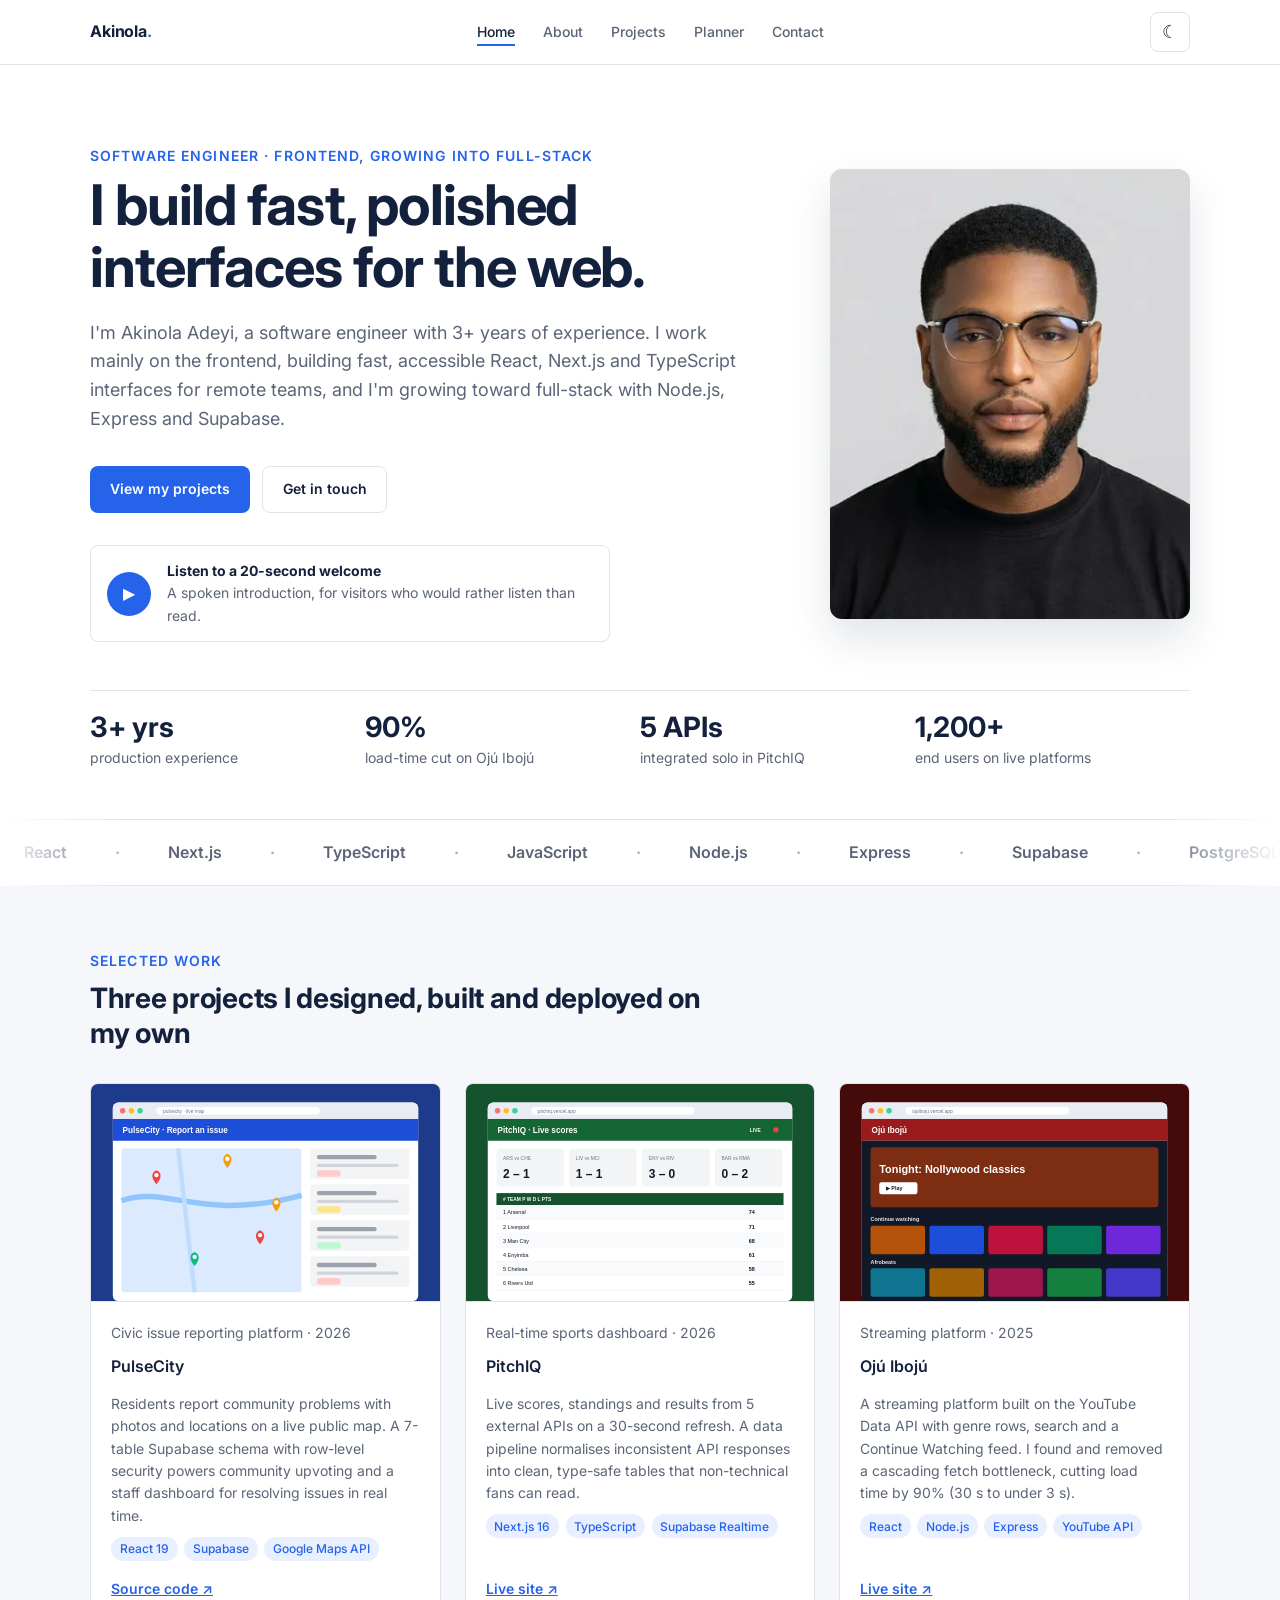
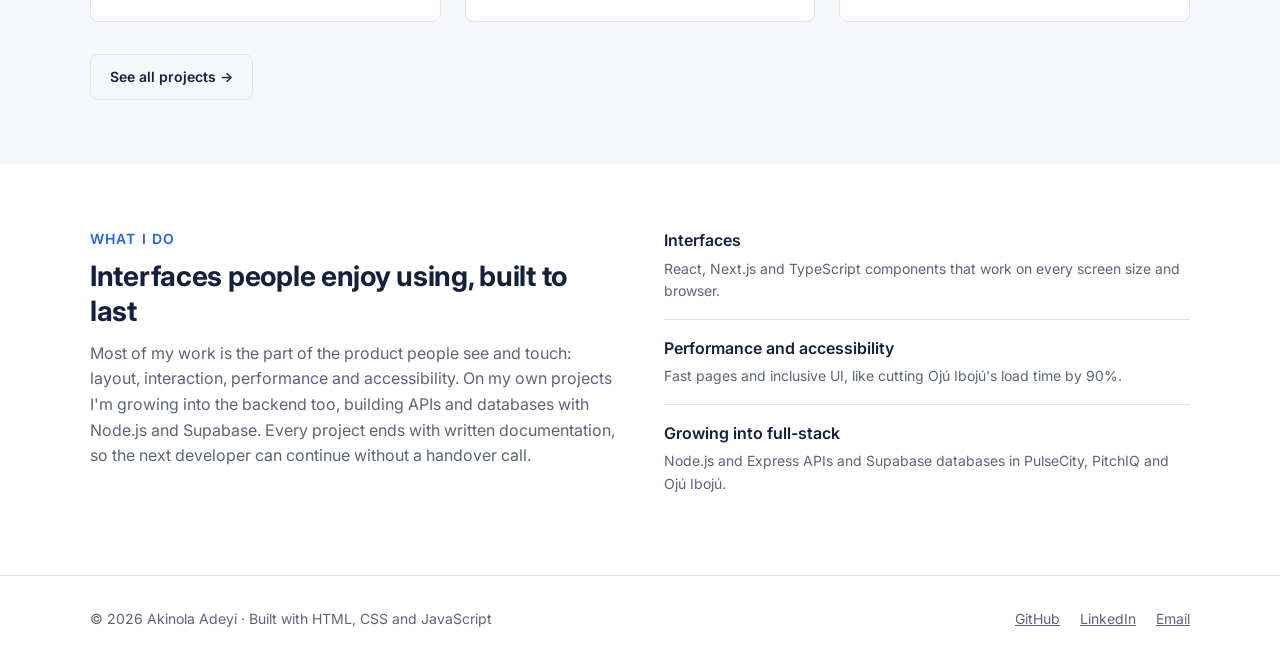
==== index.html @ 6051cbee "Reframe role as frontend-focused software engineer growing toward full-stack Updated hero, What I do" ====
<!DOCTYPE html>
<html lang="en">
<head>
  <meta charset="UTF-8">
  <meta name="viewport" content="width=device-width, initial-scale=1.0">
  <title>Software engineer · Akinola Adeyi</title>
  <meta name="description" content="Portfolio of Akinola Adeyi, a software engineer working mainly on the frontend and growing toward full-stack.">
  <link rel="icon" href="assets/img/favicon.svg" type="image/svg+xml">
  <link rel="preconnect" href="https://fonts.googleapis.com">
  <link rel="preconnect" href="https://fonts.gstatic.com" crossorigin>
  <link href="https://fonts.googleapis.com/css2?family=Inter:wght@400;500;600;700&display=swap" rel="stylesheet">
  <link rel="stylesheet" href="css/style.css">
  <!-- Apply the saved theme before the page paints, so there is no flash of the wrong theme -->
  <script>
    // Mark that JavaScript is running, so hidden-until-scrolled content is only hidden when JS can reveal it
    document.documentElement.classList.add("js");
    try {
      const saved = localStorage.getItem("theme");
      if (saved) document.documentElement.setAttribute("data-theme", saved);
    } catch (e) {}
  </script>
</head>
<body>
  <a class="skip-link" href="#main">Skip to content</a>

  <header class="site-header">
    <div class="container">
      <nav class="nav" aria-label="Main">
        <a class="logo" href="index.html">Akinola<span>.</span></a>
        <ul class="nav-links" id="nav-links">
          <li><a href="index.html" class="active" aria-current="page">Home</a></li>
          <li><a href="about.html">About</a></li>
          <li><a href="projects.html">Projects</a></li>
          <li><a href="planner.html">Planner</a></li>
          <li><a href="contact.html">Contact</a></li>
        </ul>
        <div class="nav-actions">
          <button class="icon-btn" id="theme-toggle" type="button" aria-label="Switch to dark theme">☾</button>
          <button class="icon-btn menu-toggle" id="menu-toggle" type="button" aria-label="Open menu" aria-expanded="false" aria-controls="nav-links">☰</button>
        </div>
      </nav>
    </div>
  </header>

  <main id="main">
    <!-- Hero: name, role and the main message first -->
    <section class="hero">
      <div class="container">
        <div class="hero-grid">
        <div class="hero-text">
        <p class="kicker">Software engineer · Frontend, growing into full-stack</p>
        <h1>I build fast, polished interfaces for the web.</h1>
        <p class="lead">I'm Akinola Adeyi, a software engineer with 3+ years of experience. I work mainly on the frontend, building fast, accessible React, Next.js and TypeScript interfaces for remote teams, and I'm growing toward full-stack with Node.js, Express and Supabase.</p>

        <div class="btn-row">
          <a class="btn btn-primary" href="projects.html">View my projects</a>
          <a class="btn btn-ghost" href="contact.html">Get in touch</a>
        </div>

        <!-- Audio welcome: read aloud by the browser's Speech Synthesis API (media.js) -->
        <div class="listen">
          <button class="play-btn" id="welcome-btn" type="button" aria-pressed="false" aria-label="Play audio welcome">▶</button>
          <p><strong>Listen to a 20-second welcome</strong>A spoken introduction, for visitors who would rather listen than read.</p>
        </div>
        </div>
          <!-- Portrait: <picture> serves a small WebP to phones and a larger one to desktops -->
          <picture class="portrait">
            <source type="image/webp" srcset="assets/img/akinola-sm.webp 400w, assets/img/akinola.webp 800w" sizes="(max-width: 680px) 60vw, 360px">
            <img src="assets/img/akinola.jpg" srcset="assets/img/akinola-sm.jpg 400w, assets/img/akinola.jpg 800w" sizes="(max-width: 680px) 60vw, 360px" width="800" height="1000" alt="Portrait of Akinola Adeyi" fetchpriority="high">
          </picture>
        </div>

        <!-- Key numbers: data-count is animated by main.js -->
        <div class="stats">
          <div class="stat"><strong><span data-count="3">0</span>+ yrs</strong><span>production experience</span></div>
          <div class="stat"><strong><span data-count="90">0</span>%</strong><span>load-time cut on Ojú Ibojú</span></div>
          <div class="stat"><strong><span data-count="5">0</span> APIs</strong><span>integrated solo in PitchIQ</span></div>
          <div class="stat"><strong><span data-count="1200">0</span>+</strong><span>end users on live platforms</span></div>
        </div>
      </div>
    </section>

    <!-- Tech-stack marquee: main.js copies the list so it loops without a gap -->
    <section class="marquee" aria-label="Technologies I work with">
      <div class="marquee-track" id="marquee-track">
        <ul class="marquee-list">
          <li>React</li>
          <li>Next.js</li>
          <li>TypeScript</li>
          <li>JavaScript</li>
          <li>Node.js</li>
          <li>Express</li>
          <li>Supabase</li>
          <li>PostgreSQL</li>
          <li>Tailwind CSS</li>
          <li>Vite</li>
          <li>Vercel</li>
          <li>Railway</li>
          <li>Framer</li>
          <li>Git &amp; GitHub</li>
          <li>Figma</li>
          <li>REST APIs</li>
        </ul>
      </div>
    </section>

    <!-- Featured projects: rendered from js/data.js by projects.js -->
    <section class="section-alt">
      <div class="container">
        <div class="section-head reveal">
          <p class="kicker">Selected work</p>
          <h2>Three projects I designed, built and deployed on my own</h2>
        </div>
        <div class="grid-3" id="featured-projects"></div>
        <div class="btn-row"><a class="btn btn-ghost" href="projects.html">See all projects →</a></div>
      </div>
    </section>

    <section>
      <div class="container two-col">
        <div class="reveal">
          <p class="kicker">What I do</p>
          <h2>Interfaces people enjoy using, built to last</h2>
          <p class="muted">Most of my work is the part of the product people see and touch: layout, interaction, performance and accessibility. On my own projects I'm growing into the backend too, building APIs and databases with Node.js and Supabase. Every project ends with written documentation, so the next developer can continue without a handover call.</p>
        </div>
        <ul class="plain-list reveal">
          <li><h3>Interfaces</h3><p>React, Next.js and TypeScript components that work on every screen size and browser.</p></li>
          <li><h3>Performance and accessibility</h3><p>Fast pages and inclusive UI, like cutting Ojú Ibojú's load time by 90%.</p></li>
          <li><h3>Growing into full-stack</h3><p>Node.js and Express APIs and Supabase databases in PulseCity, PitchIQ and Ojú Ibojú.</p></li>
        </ul>
      </div>
    </section>
  </main>

  <footer class="site-footer">
    <div class="container footer-inner">
      <p>© <span id="year">2026</span> Akinola Adeyi · Built with HTML, CSS and JavaScript</p>
      <ul>
        <li><a href="https://github.com/akintolaadeyi-gif" target="_blank" rel="noopener">GitHub</a></li>
        <li><a href="https://linkedin.com/in/akinola-adeyi" target="_blank" rel="noopener">LinkedIn</a></li>
        <li><a href="mailto:akintolaadeyi@gmail.com">Email</a></li>
      </ul>
    </div>
  </footer>

  <script src="js/main.js"></script>
  <script src="js/data.js"></script>
  <script src="js/projects.js"></script>
  <script src="js/media.js"></script>
</body>
</html>
---- css/style.css ----
/* =========================================================
   Akinola Adeyi — Portfolio stylesheet
   One stylesheet for every page. Colours, sizes and spacing
   are stored as CSS custom properties (variables) at the top,
   so the dark theme only has to swap the variables.
   ========================================================= */

:root {
  /* Colour: navy for structure, one accent, neutrals for text */
  --bg: #ffffff;
  --surface: #f5f7fa;
  --text: #14213d;
  --muted: #5b6577;
  --line: #dfe3ea;
  --navy: #1b2a4a;
  --accent: #2563eb;
  --accent-soft: #e8efff;
  --success: #15803d;
  --danger: #b91c1c;

  /* Type scale: four sizes only */
  --fs-small: 0.875rem;
  --fs-body: 1rem;
  --fs-h2: 1.75rem;
  --fs-h1: clamp(2.25rem, 5vw, 3.5rem);

  /* Spacing and layout */
  --space: 1rem;
  --max: 1100px;
  --gutter: 1.25rem;
  --radius: 8px;
}

/* Dark theme: the toggle in main.js sets data-theme="dark" on <html> */
[data-theme="dark"] {
  --bg: #0f1625;
  --surface: #172033;
  --text: #e6eaf2;
  --muted: #9aa5b8;
  --line: #2a3550;
  --navy: #0a1020;
  --accent: #6b9bff;
  --accent-soft: #1d2a48;
  --success: #4ade80;
  --danger: #f87171;
}

* { box-sizing: border-box; margin: 0; padding: 0; }

html {
  scroll-behavior: smooth;
  -webkit-text-size-adjust: 100%; /* stop phones enlarging text in landscape */
  text-size-adjust: 100%;
}

body {
  font-family: "Inter", system-ui, -apple-system, "Segoe UI", Roboto, sans-serif;
  font-size: var(--fs-body);
  line-height: 1.6;
  color: var(--text);
  background: var(--bg);
  transition: background 0.2s, color 0.2s;
  overflow-x: hidden; /* safety net: nothing can cause sideways scrolling */
  overflow-wrap: break-word; /* long words, emails and links wrap instead of overflowing */
}

img, video { max-width: 100%; display: block; }
a { color: var(--accent); }
a:hover { text-decoration: none; }

/* Width + padding instead of min(), so older phone browsers also get side margins */
.container {
  width: 100%;
  max-width: calc(var(--max) + 2 * var(--gutter));
  margin-left: auto; margin-right: auto;
  padding-left: var(--gutter); padding-right: var(--gutter);
}

/* Grid and flex children may shrink below their content width */
.two-col > *, .grid-3 > *, .planner > *, .card-body, .task > div { min-width: 0; }

.skip-link {
  position: absolute; left: -999px; top: 0;
  background: var(--accent); color: #fff; padding: 0.5rem 1rem;
}
.skip-link:focus { left: 1rem; z-index: 100; }

:focus-visible { outline: 2px solid var(--accent); outline-offset: 2px; }

/* ---------- Header and navigation ---------- */
.site-header {
  position: sticky; top: 0; z-index: 50;
  background: var(--bg);
  border-bottom: 1px solid var(--line);
}
.nav { display: flex; align-items: center; justify-content: space-between; height: 64px; }
.logo { font-weight: 700; color: var(--text); text-decoration: none; letter-spacing: -0.01em; }
.logo span { color: var(--accent); }

.nav-links { display: flex; gap: 1.75rem; list-style: none; }
.nav-links a {
  color: var(--muted); text-decoration: none; font-size: var(--fs-small); font-weight: 500;
  padding-block: 0.25rem; border-bottom: 2px solid transparent;
}
.nav-links a:hover, .nav-links a.active { color: var(--text); border-bottom-color: var(--accent); }

.nav-actions { display: flex; align-items: center; gap: 0.5rem; }
.icon-btn {
  width: 40px; height: 40px; display: grid; place-items: center;
  background: transparent; color: var(--text);
  border: 1px solid var(--line); border-radius: var(--radius); cursor: pointer; font-size: 1.1rem;
}
.icon-btn:hover { background: var(--surface); }
.menu-toggle { display: none; }

/* ---------- Generic sections ---------- */
section { padding-block: 4rem; }
.section-alt { background: var(--surface); }

.kicker {
  font-size: var(--fs-small); font-weight: 600; color: var(--accent);
  text-transform: uppercase; letter-spacing: 0.08em; margin-bottom: 0.5rem;
}
h1 { font-size: var(--fs-h1); line-height: 1.1; letter-spacing: -0.02em; }
h2 { font-size: var(--fs-h2); line-height: 1.25; letter-spacing: -0.01em; margin-bottom: 0.75rem; }
h3 { font-size: var(--fs-body); font-weight: 600; margin-bottom: 0.25rem; }
.lead { font-size: 1.125rem; color: var(--muted); max-width: 60ch; }
.muted { color: var(--muted); }
.small { font-size: var(--fs-small); }
.section-head { margin-bottom: 2rem; max-width: 65ch; }

/* ---------- Buttons ---------- */
.btn {
  display: inline-flex; align-items: center; gap: 0.5rem;
  padding: 0.7rem 1.2rem; border-radius: var(--radius);
  font: inherit; font-weight: 600; font-size: var(--fs-small);
  text-decoration: none; cursor: pointer; border: 1px solid transparent;
}
.btn-primary { background: var(--accent); color: #fff; }
.btn-primary:hover { filter: brightness(1.08); }
.btn-ghost { background: transparent; color: var(--text); border-color: var(--line); }
.btn-ghost:hover { background: var(--surface); }
.btn-row { display: flex; flex-wrap: wrap; gap: 0.75rem; margin-top: 2rem; }

/* ---------- Hero ---------- */
.hero { padding-block: 5rem 3rem; }
.hero h1 { max-width: 18ch; margin-bottom: 1.25rem; }
.hero .lead { margin-bottom: 0; }

.stats {
  display: grid; grid-template-columns: repeat(4, 1fr);
  border-top: 1px solid var(--line); margin-top: 3rem;
}
.stat { padding: 1.25rem 1rem 0 0; }
.stat strong { display: block; font-size: var(--fs-h2); line-height: 1.2; color: var(--text); }
.stat > span { font-size: var(--fs-small); color: var(--muted); }

/* Hero with portrait: text on the left, photo on the right */
.hero-grid { display: grid; grid-template-columns: minmax(0, 1fr) 360px; gap: 3rem; align-items: center; }
.portrait { display: block; }
.portrait img {
  width: 100%; height: auto; aspect-ratio: 4 / 5; object-fit: cover;
  border-radius: 12px; background: var(--surface);
  box-shadow: 0 20px 40px rgba(20, 33, 61, 0.12);
}
.portrait-sm { max-width: 300px; justify-self: end; }

/* Audio welcome strip */
.listen {
  display: flex; align-items: center; gap: 1rem; margin-top: 2rem;
  padding: 0.9rem 1rem; border: 1px solid var(--line); border-radius: var(--radius);
  max-width: 520px;
}
.listen p { font-size: var(--fs-small); color: var(--muted); }
.listen strong { color: var(--text); display: block; }
.play-btn {
  flex: none; width: 44px; height: 44px; border-radius: 50%;
  border: none; background: var(--accent); color: #fff; cursor: pointer; font-size: 1rem;
}
.play-btn[aria-pressed="true"] { background: var(--navy); }

/* ---------- Tech-stack marquee ---------- */
.marquee {
  padding-block: 1.25rem;
  border-top: 1px solid var(--line);
  border-bottom: 1px solid var(--line);
  overflow: hidden;
  /* Fade the strip out at both edges */
  -webkit-mask-image: linear-gradient(to right, transparent, #000 10%, #000 90%, transparent);
  mask-image: linear-gradient(to right, transparent, #000 10%, #000 90%, transparent);
}
.marquee-track {
  display: flex;
  width: max-content;
  animation: marquee-scroll 45s linear infinite;
}
.marquee:hover .marquee-track { animation-play-state: paused; }
.marquee-list { display: flex; list-style: none; flex-shrink: 0; }
.marquee-list li {
  display: flex; align-items: center;
  padding-inline: 1.5rem;
  font-size: var(--fs-body); font-weight: 600; color: var(--muted);
  white-space: nowrap;
}
.marquee-list li::after { content: "·"; margin-left: 3rem; color: var(--muted); opacity: 0.5; font-weight: 700; }
/* The track holds two identical lists, so moving it left by half loops seamlessly */
@keyframes marquee-scroll {
  from { transform: translateX(0); }
  to { transform: translateX(-50%); }
}
@media (prefers-reduced-motion: reduce) {
  .marquee-track { animation: none; }
  .marquee { -webkit-mask-image: none; mask-image: none; }
  .marquee-track { width: 100%; }
  .marquee-list { flex-shrink: 1; width: 100%; flex-wrap: wrap; justify-content: center; row-gap: 0.5rem; }
  .marquee-list[aria-hidden="true"] { display: none; } /* no copy needed when it doesn't move */
}

/* ---------- Cards (projects) ---------- */
.grid-3 { display: grid; grid-template-columns: repeat(3, 1fr); gap: 1.5rem; }
.card {
  display: flex; flex-direction: column;
  background: var(--bg); border: 1px solid var(--line); border-radius: var(--radius);
  overflow: hidden; transition: transform 0.2s, box-shadow 0.2s;
}
@media (hover: hover) {
  .card:hover { transform: translateY(-3px); box-shadow: 0 8px 24px rgba(20, 33, 61, 0.08); }
}
.card img { aspect-ratio: 16 / 10; object-fit: cover; width: 100%; height: auto; border-bottom: 1px solid var(--line); }
.card-body { padding: 1.25rem; display: flex; flex-direction: column; gap: 0.6rem; flex: 1; }
.card-body p { font-size: var(--fs-small); color: var(--muted); }
.card-meta { font-size: var(--fs-small); color: var(--muted); }
.tags { display: flex; flex-wrap: wrap; gap: 0.4rem; list-style: none; }
.tags li {
  font-size: 0.75rem; padding: 0.15rem 0.55rem; border-radius: 999px;
  background: var(--accent-soft); color: var(--accent); font-weight: 500;
}
.card-links { display: flex; gap: 1rem; margin-top: auto; padding-top: 0.5rem; font-size: var(--fs-small); font-weight: 600; }

/* Project filter buttons */
.filters { display: flex; flex-wrap: wrap; gap: 0.5rem; margin-bottom: 2rem; }
.filter-btn {
  font: inherit; font-size: var(--fs-small); font-weight: 500;
  padding: 0.45rem 0.9rem; border-radius: 999px; cursor: pointer;
  background: transparent; color: var(--muted); border: 1px solid var(--line);
}
.filter-btn.active { background: var(--text); color: var(--bg); border-color: var(--text); }
.result-count { font-size: var(--fs-small); color: var(--muted); margin-bottom: 1rem; }

/* ---------- About page ---------- */
.two-col { display: grid; grid-template-columns: 1fr 1fr; gap: 3rem; align-items: start; }
.timeline { list-style: none; border-left: 2px solid var(--line); padding-left: 1.5rem; }
.timeline li { position: relative; padding-bottom: 1.75rem; }
.timeline li::before {
  content: ""; position: absolute; left: calc(-1.5rem - 7px); top: 0.45rem;
  width: 12px; height: 12px; border-radius: 50%; background: var(--accent); border: 2px solid var(--bg);
}
.timeline .when { font-size: var(--fs-small); color: var(--muted); }
.timeline p { font-size: var(--fs-small); color: var(--muted); margin-top: 0.25rem; }

.skill-groups { display: grid; gap: 1.25rem; }
.skill-group h3 { font-size: var(--fs-small); color: var(--muted); text-transform: uppercase; letter-spacing: 0.06em; }

.plain-list { list-style: none; display: grid; gap: 1rem; }
.plain-list li { padding-bottom: 1rem; border-bottom: 1px solid var(--line); }
.plain-list li:last-child { border-bottom: none; }
.plain-list p { font-size: var(--fs-small); color: var(--muted); }

/* ---------- Custom video player ---------- */
.player { border-radius: var(--radius); overflow: hidden; background: #000; position: relative; }
.player video { width: 100%; aspect-ratio: 16 / 9; background: #000; }
.player-bar {
  display: flex; align-items: center; gap: 0.75rem;
  padding: 0.6rem 0.9rem; background: var(--navy); color: #fff; font-size: var(--fs-small);
}
.player-bar button {
  background: transparent; color: #fff; border: 1px solid rgba(255,255,255,0.3);
  border-radius: 6px; padding: 0.3rem 0.6rem; font: inherit; cursor: pointer;
}
.player-bar button[aria-pressed="true"] { background: rgba(255,255,255,0.15); }
.progress {
  flex: 1; height: 6px; background: rgba(255,255,255,0.25); border-radius: 3px; cursor: pointer; position: relative;
}
.progress-fill { height: 100%; width: 0; background: #fff; border-radius: 3px; }
.time { font-variant-numeric: tabular-nums; min-width: 80px; text-align: right; }

/* ---------- Planner ---------- */
.planner { display: grid; grid-template-columns: 340px 1fr; gap: 2.5rem; align-items: start; }
.panel { border: 1px solid var(--line); border-radius: var(--radius); padding: 1.5rem; background: var(--bg); }

.field { display: grid; gap: 0.35rem; margin-bottom: 1rem; }
.field label { font-size: var(--fs-small); font-weight: 600; }
.field input, .field select, .field textarea {
  width: 100%; min-width: 0; max-width: 100%; display: block;
  font: inherit; font-size: var(--fs-small); color: var(--text);
  -webkit-appearance: none; appearance: none; min-height: 44px;
  padding: 0.65rem 0.75rem; border: 1px solid var(--line); border-radius: 6px; background: var(--bg);
}
.field textarea { min-height: 140px; resize: vertical; }
.field select {
  background-image: linear-gradient(45deg, transparent 50%, var(--muted) 50%), linear-gradient(135deg, var(--muted) 50%, transparent 50%);
  background-position: calc(100% - 18px) 50%, calc(100% - 13px) 50%;
  background-size: 5px 5px; background-repeat: no-repeat; padding-right: 2.25rem;
}
.field input[type="date"] { line-height: 1.4; }
.field input[type="date"]::-webkit-date-and-time-value { text-align: left; }
.field.invalid input, .field.invalid textarea { border-color: var(--danger); }
.error { font-size: 0.8rem; color: var(--danger); min-height: 1.1em; }

.task-toolbar { display: flex; justify-content: space-between; align-items: center; gap: 1rem; flex-wrap: wrap; margin-bottom: 1rem; }
.task-stats { font-size: var(--fs-small); color: var(--muted); }
.progress-line { height: 6px; background: var(--line); border-radius: 3px; margin-bottom: 1.5rem; overflow: hidden; }
.progress-line div { height: 100%; width: 0; background: var(--success); transition: width 0.3s; }

.task-list { list-style: none; display: grid; gap: 0.6rem; }
.task {
  display: grid; grid-template-columns: auto 1fr auto; gap: 0.9rem; align-items: center;
  padding: 0.85rem 1rem; border: 1px solid var(--line); border-radius: var(--radius); background: var(--bg);
}
.task input[type="checkbox"] { width: 20px; height: 20px; accent-color: var(--success); cursor: pointer; }
.task-title { font-weight: 500; overflow-wrap: anywhere; }
.task-info { font-size: 0.8rem; color: var(--muted); }
.task.done .task-title { text-decoration: line-through; color: var(--muted); }
.task .overdue { color: var(--danger); font-weight: 600; }
.priority { display: inline-block; width: 8px; height: 8px; border-radius: 50%; margin-right: 0.4rem; }
.priority.high { background: var(--danger); }
.priority.medium { background: #d97706; }
.priority.low { background: var(--muted); }
.delete-btn {
  background: transparent; border: none; color: var(--muted); cursor: pointer;
  font-size: var(--fs-small); padding: 0.3rem 0.5rem; border-radius: 6px;
}
.delete-btn:hover { color: var(--danger); background: var(--surface); }
.empty { text-align: center; padding: 2.5rem 1rem; color: var(--muted); border: 1px dashed var(--line); border-radius: var(--radius); }

.toggle { display: inline-flex; align-items: center; gap: 0.5rem; font-size: var(--fs-small); color: var(--muted); cursor: pointer; }

/* ---------- Contact ---------- */
.contact-list { list-style: none; display: grid; gap: 1rem; margin-top: 1.5rem; }
.contact-list a { overflow-wrap: anywhere; }
.contact-list span { display: block; font-size: var(--fs-small); color: var(--muted); }
.form-status { margin-top: 1rem; font-size: var(--fs-small); font-weight: 600; }
.form-status.ok { color: var(--success); }

/* ---------- Footer ---------- */
.site-footer { border-top: 1px solid var(--line); padding-block: 2rem; font-size: var(--fs-small); color: var(--muted); }
.footer-inner { display: flex; justify-content: space-between; flex-wrap: wrap; gap: 1rem; }
.footer-inner ul { display: flex; gap: 1.25rem; list-style: none; }
.footer-inner a { color: var(--muted); }

/* ---------- Scroll reveal (main.js adds .visible) ---------- */
.js .reveal { opacity: 0; transform: translateY(16px); transition: opacity 0.6s ease, transform 0.6s ease; }
.js .reveal.visible { opacity: 1; transform: none; }
@media (prefers-reduced-motion: reduce) {
  .js .reveal { opacity: 1; transform: none; transition: none; }
  html { scroll-behavior: auto; }
}

/* ---------- Responsive ---------- */

/* Large screens: wider content and slightly bigger type */
@media (min-width: 1600px) {
  :root { --max: 1280px; }
  html { font-size: 17px; }
}
@media (min-width: 2200px) {
  :root { --max: 1440px; }
  html { font-size: 19px; }
}

/* Tablets and small laptops */
@media (max-width: 900px) {
  .hero-grid { grid-template-columns: minmax(0, 1fr) 260px; gap: 2rem; }
  .grid-3 { grid-template-columns: 1fr 1fr; }
  .two-col, .planner { grid-template-columns: 1fr; gap: 2rem; }
  .stats { grid-template-columns: 1fr 1fr; }
}

/* Phones */
@media (max-width: 680px) {
  :root { --gutter: 1rem; --fs-h2: 1.5rem; }
  .menu-toggle { display: grid; }
  .nav-links {
    display: none; position: absolute; top: 64px; left: 0; right: 0;
    flex-direction: column; gap: 0; background: var(--bg); border-bottom: 1px solid var(--line);
    box-shadow: 0 12px 24px rgba(20, 33, 61, 0.08);
  }
  .nav-links.open { display: flex; }
  .nav-links a { display: block; padding: 0.9rem var(--gutter); border-bottom: 1px solid var(--line); font-size: var(--fs-body); }
  .grid-3 { grid-template-columns: 1fr; }
  section { padding-block: 2.5rem; }
  /* Phones: photo above the text, smaller and centred */
  .hero-grid { grid-template-columns: 1fr; gap: 1.75rem; }
  .portrait, .portrait-sm { order: -1; width: 55%; max-width: 220px; justify-self: start; }
  .hero { padding-block: 2.5rem 2rem; }
  .lead { font-size: 1.05rem; }
  .btn-row .btn { flex: 1 1 auto; justify-content: center; }
  .stats { margin-top: 2rem; }
  .stat strong { font-size: 1.4rem; }
  .listen { gap: 0.75rem; }
  .marquee { padding-block: 1rem; }
  .marquee-list li { font-size: var(--fs-small); padding-inline: 1rem; }
  .marquee-list li::after { margin-left: 2rem; }

  /* 16px inputs stop iPhones zooming in when a field is tapped */
  .field input, .field select, .field textarea { font-size: 16px; }

  /* Planner: toolbar stacks, task rows stay tidy */
  .task-toolbar { flex-direction: column; align-items: flex-start; }
  .task { grid-template-columns: auto 1fr; padding: 0.8rem; }
  .task .delete-btn { grid-column: 2; justify-self: start; padding-left: 0; }
  .panel { padding: 1.25rem; }

  /* Video controls wrap onto two lines */
  .player-bar { flex-wrap: wrap; gap: 0.5rem; }
  .progress { flex-basis: 100%; order: -1; height: 8px; }
  .time { min-width: 0; margin-right: auto; text-align: left; }

  .footer-inner { flex-direction: column; }
}

/* Very small phones (e.g. iPhone SE 1st gen, Galaxy Fold) */
@media (max-width: 360px) {
  :root { --gutter: 0.85rem; --fs-h1: 1.9rem; }
  .stats { grid-template-columns: 1fr; }
  .filters { gap: 0.4rem; }
  .filter-btn { padding: 0.4rem 0.75rem; }
}
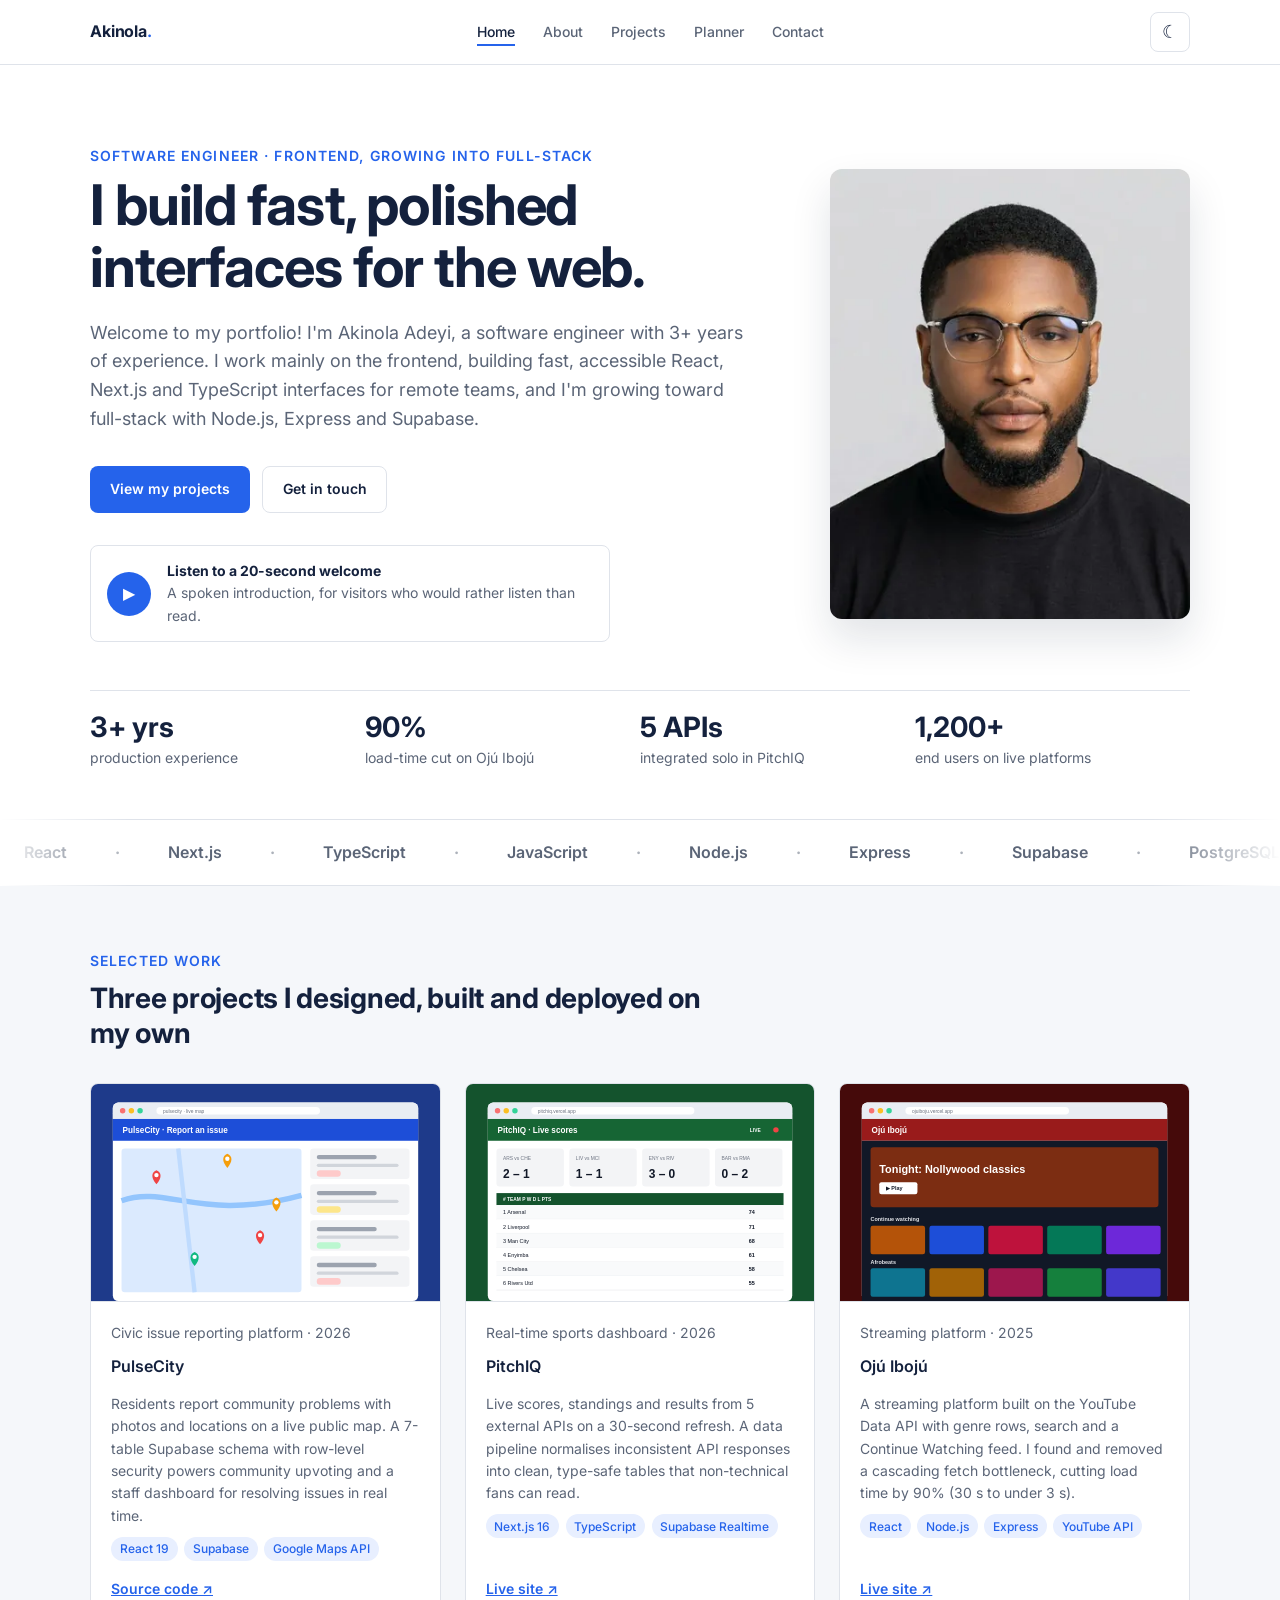
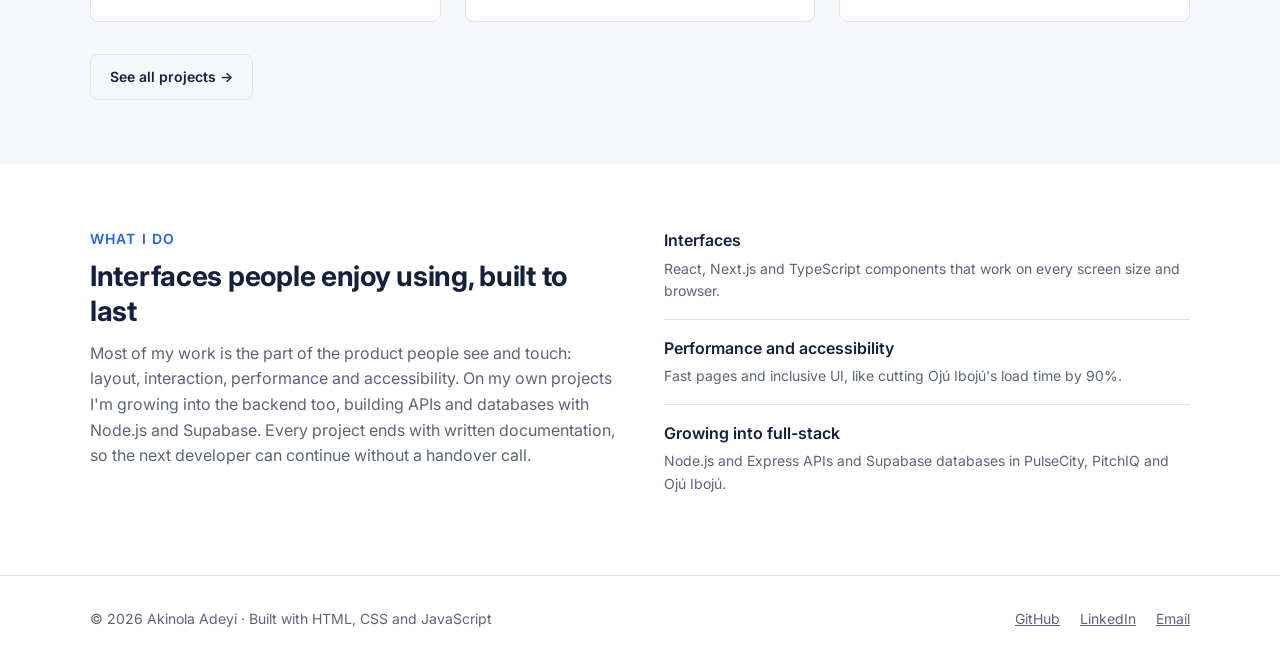
==== commit 3f07deda: "Meet remaining brief requirements Add phone number field with digits-only validation and clearer emp" ====
--- a/index.html
+++ b/index.html
@@ -50,7 +50,7 @@
         <div class="hero-text">
         <p class="kicker">Software engineer · Frontend, growing into full-stack</p>
         <h1>I build fast, polished interfaces for the web.</h1>
-        <p class="lead">I'm Akinola Adeyi, a software engineer with 3+ years of experience. I work mainly on the frontend, building fast, accessible React, Next.js and TypeScript interfaces for remote teams, and I'm growing toward full-stack with Node.js, Express and Supabase.</p>
+        <p class="lead">Welcome to my portfolio! I'm Akinola Adeyi, a software engineer with 3+ years of experience. I work mainly on the frontend, building fast, accessible React, Next.js and TypeScript interfaces for remote teams, and I'm growing toward full-stack with Node.js, Express and Supabase.</p>
 
         <div class="btn-row">
           <a class="btn btn-primary" href="projects.html">View my projects</a>
--- a/css/style.css
+++ b/css/style.css
@@ -265,6 +265,18 @@
 .plain-list li { padding-bottom: 1rem; border-bottom: 1px solid var(--line); }
 .plain-list li:last-child { border-bottom: none; }
 .plain-list p { font-size: var(--fs-small); color: var(--muted); }
+
+/* ---------- Data table (About: certifications) ---------- */
+.section-tight { padding-top: 0; }
+.table-wrap { overflow-x: auto; -webkit-overflow-scrolling: touch; border: 1px solid var(--line); border-radius: var(--radius); }
+.data-table { width: 100%; border-collapse: collapse; font-size: var(--fs-small); min-width: 520px; }
+.data-table caption { caption-side: bottom; text-align: left; padding: 0.6rem 1rem; color: var(--muted); font-size: 0.8rem; }
+.data-table th { text-align: left; background: var(--navy); color: #fff; font-weight: 600; padding: 0.7rem 1rem; }
+.data-table td { padding: 0.7rem 1rem; border-top: 1px solid var(--line); }
+.data-table tbody tr:nth-child(even) { background: var(--surface); }
+.status { display: inline-block; padding: 0.1rem 0.55rem; border-radius: 999px; font-size: 0.75rem; font-weight: 600; }
+.status.done { background: rgba(21, 128, 61, 0.12); color: var(--success); }
+.status.pending { background: var(--accent-soft); color: var(--accent); }
 
 /* ---------- Custom video player ---------- */
 .player { border-radius: var(--radius); overflow: hidden; background: #000; position: relative; }
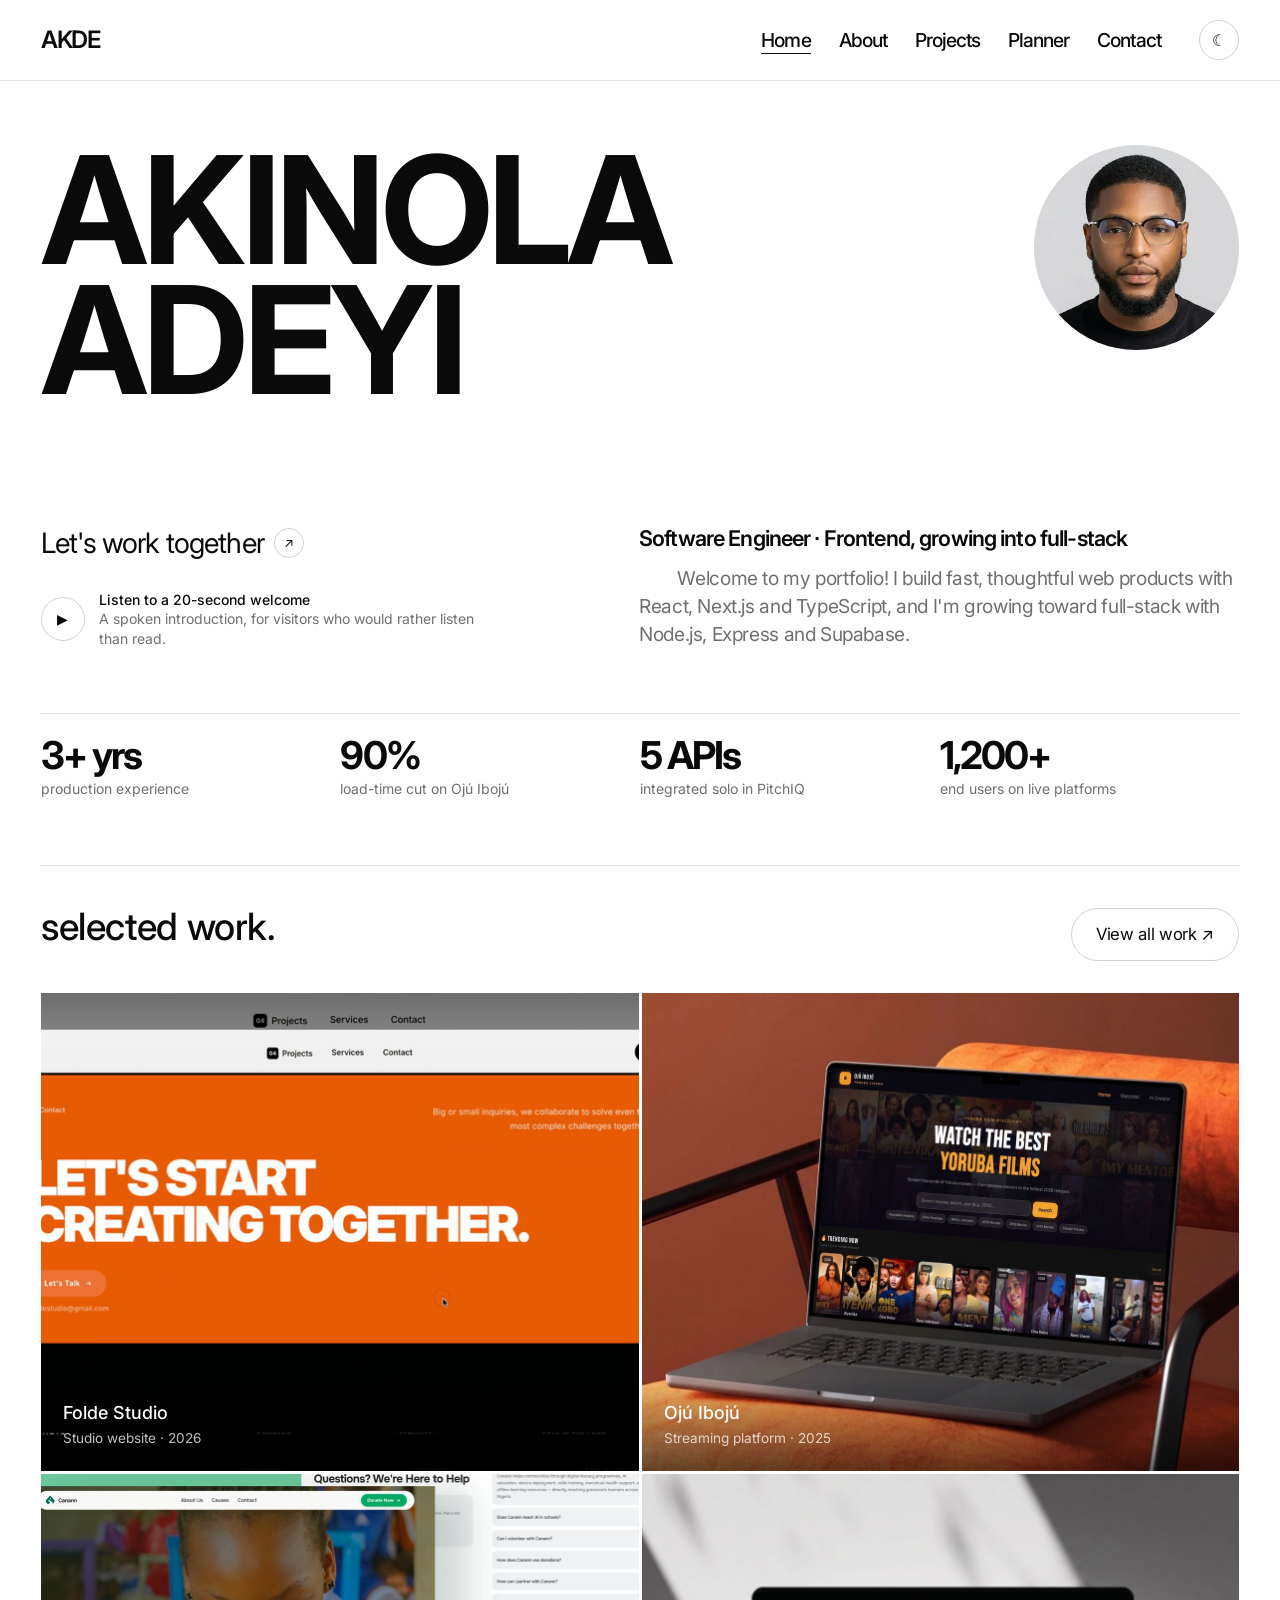
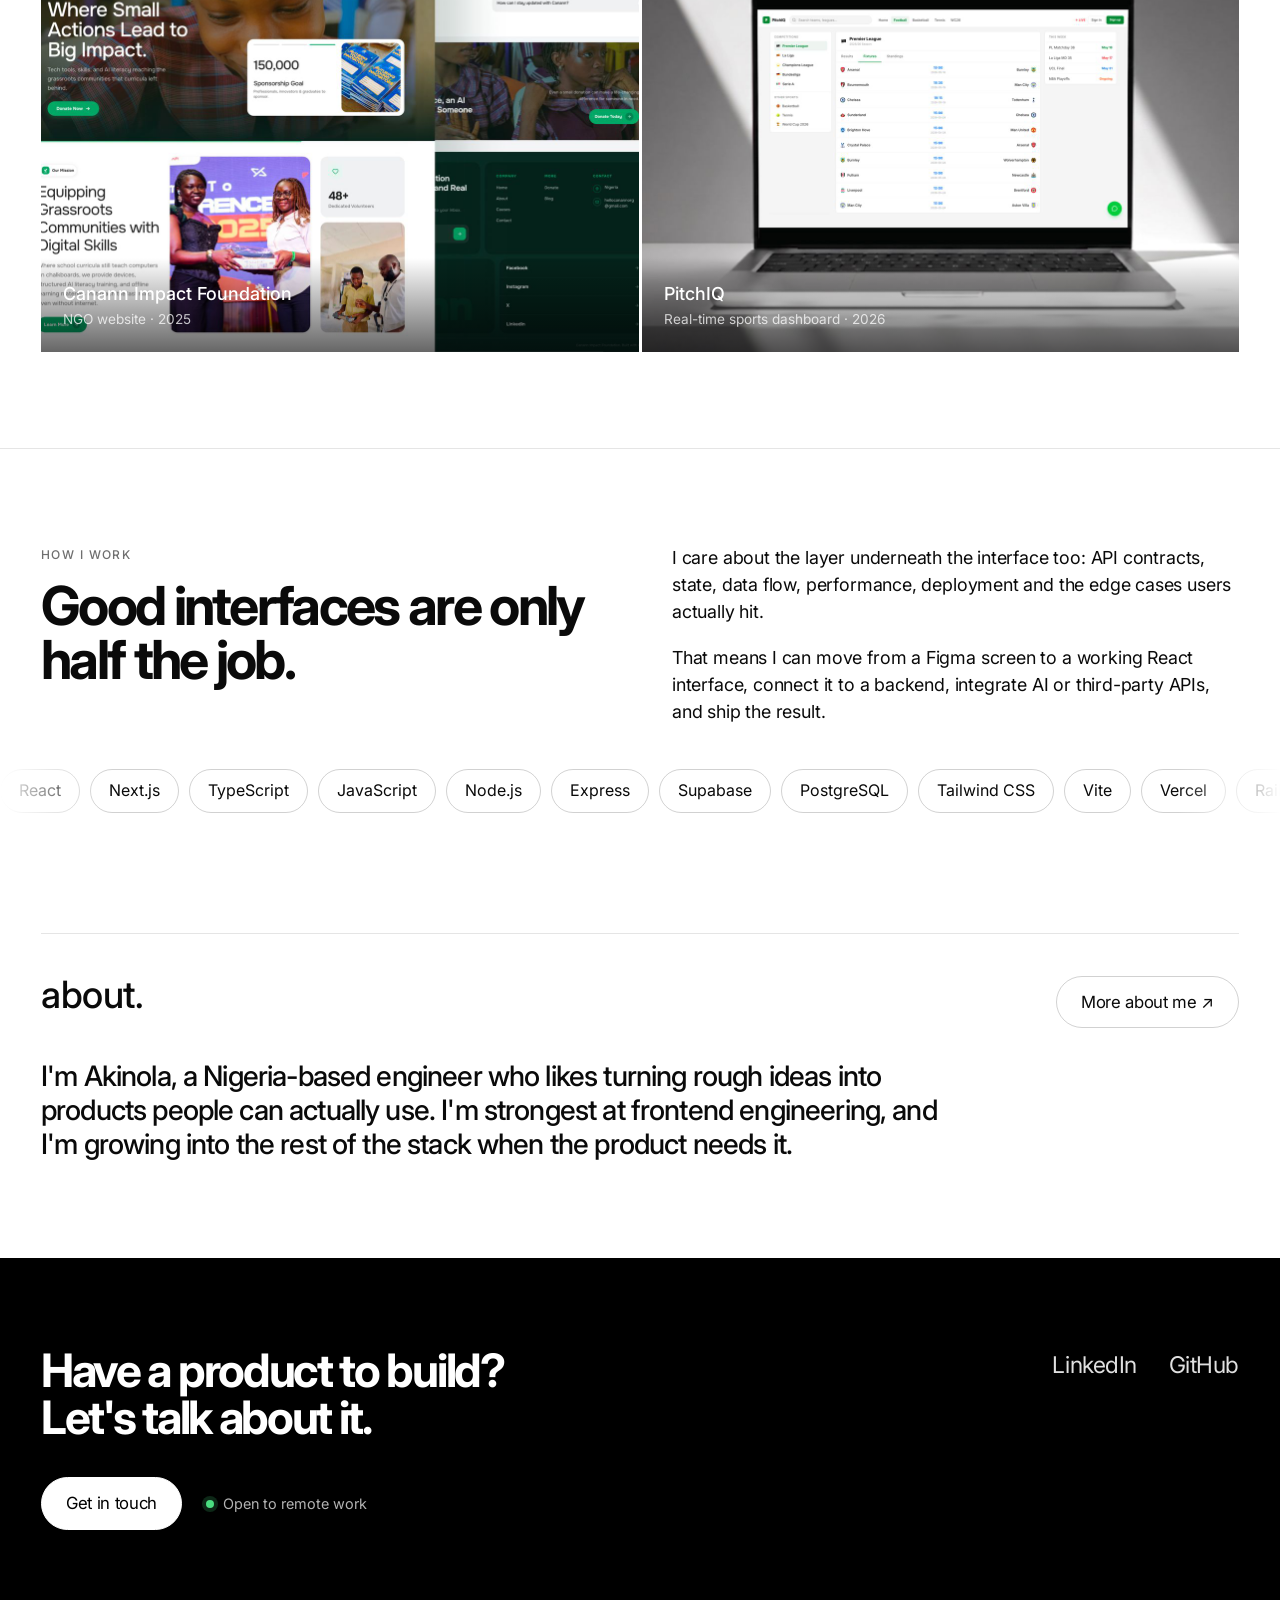
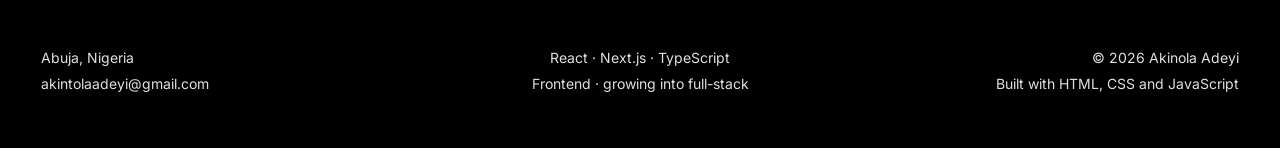
==== commit c74c3bf9: "Redesign to match my personal portfolio style" ====
--- a/index.html
+++ b/index.html
@@ -26,7 +26,7 @@
   <header class="site-header">
     <div class="container">
       <nav class="nav" aria-label="Main">
-        <a class="logo" href="index.html">Akinola<span>.</span></a>
+        <a class="logo" href="index.html" aria-label="Akinola Adeyi, home">AKDE</a>
         <ul class="nav-links" id="nav-links">
           <li><a href="index.html" class="active" aria-current="page">Home</a></li>
           <li><a href="about.html">About</a></li>
@@ -43,31 +43,31 @@
   </header>
 
   <main id="main">
-    <!-- Hero: name, role and the main message first -->
+    <!-- Hero: big name and photo on top, welcome message and bio below -->
     <section class="hero">
       <div class="container">
-        <div class="hero-grid">
-        <div class="hero-text">
-        <p class="kicker">Software engineer · Frontend, growing into full-stack</p>
-        <h1>I build fast, polished interfaces for the web.</h1>
-        <p class="lead">Welcome to my portfolio! I'm Akinola Adeyi, a software engineer with 3+ years of experience. I work mainly on the frontend, building fast, accessible React, Next.js and TypeScript interfaces for remote teams, and I'm growing toward full-stack with Node.js, Express and Supabase.</p>
-
-        <div class="btn-row">
-          <a class="btn btn-primary" href="projects.html">View my projects</a>
-          <a class="btn btn-ghost" href="contact.html">Get in touch</a>
+        <div class="hero-top">
+          <h1 class="hero-name"><span>Akinola</span><span>Adeyi</span></h1>
+          <!-- Portrait: <picture> serves a small WebP to phones and a larger one to desktops -->
+          <picture class="portrait">
+            <source type="image/webp" srcset="assets/img/akinola-sm.webp 400w, assets/img/akinola.webp 800w" sizes="(max-width: 680px) 132px, 300px">
+            <img src="assets/img/akinola.jpg" srcset="assets/img/akinola-sm.jpg 400w, assets/img/akinola.jpg 800w" sizes="(max-width: 680px) 132px, 300px" width="800" height="1000" alt="Portrait of Akinola Adeyi" fetchpriority="high">
+          </picture>
         </div>
 
-        <!-- Audio welcome: read aloud by the browser's Speech Synthesis API (media.js) -->
-        <div class="listen">
-          <button class="play-btn" id="welcome-btn" type="button" aria-pressed="false" aria-label="Play audio welcome">▶</button>
-          <p><strong>Listen to a 20-second welcome</strong>A spoken introduction, for visitors who would rather listen than read.</p>
-        </div>
-        </div>
-          <!-- Portrait: <picture> serves a small WebP to phones and a larger one to desktops -->
-          <picture class="portrait">
-            <source type="image/webp" srcset="assets/img/akinola-sm.webp 400w, assets/img/akinola.webp 800w" sizes="(max-width: 680px) 60vw, 360px">
-            <img src="assets/img/akinola.jpg" srcset="assets/img/akinola-sm.jpg 400w, assets/img/akinola.jpg 800w" sizes="(max-width: 680px) 60vw, 360px" width="800" height="1000" alt="Portrait of Akinola Adeyi" fetchpriority="high">
-          </picture>
+        <div class="hero-bottom">
+          <div>
+            <a class="hero-cta" href="contact.html">Let's work together <span class="arrow" aria-hidden="true">↗</span></a>
+            <!-- Audio welcome: read aloud by the browser's Speech Synthesis API (media.js) -->
+            <div class="listen">
+              <button class="play-btn" id="welcome-btn" type="button" aria-pressed="false" aria-label="Play audio welcome">▶</button>
+              <p><strong>Listen to a 20-second welcome</strong>A spoken introduction, for visitors who would rather listen than read.</p>
+            </div>
+          </div>
+          <div class="hero-text">
+            <p class="hero-role">Software Engineer · Frontend, growing into full-stack</p>
+            <p class="hero-bio">Welcome to my portfolio! I build fast, thoughtful web products with React, Next.js and TypeScript, and I'm growing toward full-stack with Node.js, Express and Supabase.</p>
+          </div>
         </div>
 
         <!-- Key numbers: data-count is animated by main.js -->
@@ -80,66 +80,84 @@
       </div>
     </section>
 
-    <!-- Tech-stack marquee: main.js copies the list so it loops without a gap -->
-    <section class="marquee" aria-label="Technologies I work with">
-      <div class="marquee-track" id="marquee-track">
-        <ul class="marquee-list">
-          <li>React</li>
-          <li>Next.js</li>
-          <li>TypeScript</li>
-          <li>JavaScript</li>
-          <li>Node.js</li>
-          <li>Express</li>
-          <li>Supabase</li>
-          <li>PostgreSQL</li>
-          <li>Tailwind CSS</li>
-          <li>Vite</li>
-          <li>Vercel</li>
-          <li>Railway</li>
-          <li>Framer</li>
-          <li>Git &amp; GitHub</li>
-          <li>Figma</li>
-          <li>REST APIs</li>
-        </ul>
+    <!-- Featured projects: rendered from js/data.js by projects.js -->
+    <section class="flush-top">
+      <div class="container">
+        <div class="section-header">
+          <h2 class="section-label">selected work.</h2>
+          <a class="pill-btn" href="projects.html">View all work ↗</a>
+        </div>
+        <div class="work-grid" id="featured-projects"></div>
       </div>
     </section>
 
-    <!-- Featured projects: rendered from js/data.js by projects.js -->
-    <section class="section-alt">
-      <div class="container">
-        <div class="section-head reveal">
-          <p class="kicker">Selected work</p>
-          <h2>Three projects I designed, built and deployed on my own</h2>
+    <section class="flush-top">
+      <div class="container two-col rule-top">
+        <div class="reveal">
+          <p class="kicker">How I work</p>
+          <h2>Good interfaces are only half the job.</h2>
         </div>
-        <div class="grid-3" id="featured-projects"></div>
-        <div class="btn-row"><a class="btn btn-ghost" href="projects.html">See all projects →</a></div>
+        <div class="prose reveal">
+          <p>I care about the layer underneath the interface too: API contracts, state, data flow, performance, deployment and the edge cases users actually hit.</p>
+          <p>That means I can move from a Figma screen to a working React interface, connect it to a backend, integrate AI or third-party APIs, and ship the result.</p>
+        </div>
+      </div>
+      <!-- Tech-stack marquee: main.js copies the list so it loops without a gap -->
+      <div class="marquee" aria-label="Technologies I work with">
+        <div class="marquee-track" id="marquee-track">
+          <ul class="marquee-list">
+            <li>React</li>
+            <li>Next.js</li>
+            <li>TypeScript</li>
+            <li>JavaScript</li>
+            <li>Node.js</li>
+            <li>Express</li>
+            <li>Supabase</li>
+            <li>PostgreSQL</li>
+            <li>Tailwind CSS</li>
+            <li>Vite</li>
+            <li>Vercel</li>
+            <li>Railway</li>
+            <li>Framer</li>
+            <li>Git &amp; GitHub</li>
+            <li>Figma</li>
+            <li>REST APIs</li>
+          </ul>
+        </div>
       </div>
     </section>
 
-    <section>
-      <div class="container two-col">
-        <div class="reveal">
-          <p class="kicker">What I do</p>
-          <h2>Interfaces people enjoy using, built to last</h2>
-          <p class="muted">Most of my work is the part of the product people see and touch: layout, interaction, performance and accessibility. On my own projects I'm growing into the backend too, building APIs and databases with Node.js and Supabase. Every project ends with written documentation, so the next developer can continue without a handover call.</p>
+    <section class="flush-top">
+      <div class="container">
+        <div class="section-header">
+          <h2 class="section-label">about.</h2>
+          <a class="pill-btn" href="about.html">More about me ↗</a>
         </div>
-        <ul class="plain-list reveal">
-          <li><h3>Interfaces</h3><p>React, Next.js and TypeScript components that work on every screen size and browser.</p></li>
-          <li><h3>Performance and accessibility</h3><p>Fast pages and inclusive UI, like cutting Ojú Ibojú's load time by 90%.</p></li>
-          <li><h3>Growing into full-stack</h3><p>Node.js and Express APIs and Supabase databases in PulseCity, PitchIQ and Ojú Ibojú.</p></li>
-        </ul>
+        <p class="statement reveal">I'm Akinola, a Nigeria-based engineer who likes turning rough ideas into products people can actually use. I'm strongest at frontend engineering, and I'm growing into the rest of the stack when the product needs it.</p>
       </div>
     </section>
   </main>
 
   <footer class="site-footer">
-    <div class="container footer-inner">
-      <p>© <span id="year">2026</span> Akinola Adeyi · Built with HTML, CSS and JavaScript</p>
-      <ul>
-        <li><a href="https://github.com/akintolaadeyi-gif" target="_blank" rel="noopener">GitHub</a></li>
-        <li><a href="https://linkedin.com/in/akinola-adeyi" target="_blank" rel="noopener">LinkedIn</a></li>
-        <li><a href="mailto:akintolaadeyi@gmail.com">Email</a></li>
-      </ul>
+    <div class="container">
+      <div class="footer-cta">
+        <div>
+          <h2>Have a product to build?<br>Let's talk about it.</h2>
+          <div class="footer-actions">
+            <a class="pill-btn" href="contact.html">Get in touch</a>
+            <span class="availability">Open to remote work</span>
+          </div>
+        </div>
+        <ul class="footer-social">
+          <li><a href="https://linkedin.com/in/akinola-adeyi" target="_blank" rel="noopener">LinkedIn</a></li>
+          <li><a href="https://github.com/akintolaadeyi-gif" target="_blank" rel="noopener">GitHub</a></li>
+        </ul>
+      </div>
+      <div class="footer-inner">
+        <p>Abuja, Nigeria<br><a href="mailto:akintolaadeyi@gmail.com">akintolaadeyi@gmail.com</a></p>
+        <p class="mid">React · Next.js · TypeScript<br>Frontend · growing into full-stack</p>
+        <p class="end">© <span id="year">2026</span> Akinola Adeyi<br>Built with HTML, CSS and JavaScript</p>
+      </div>
     </div>
   </footer>
 
--- a/css/style.css
+++ b/css/style.css
@@ -1,74 +1,77 @@
 /* =========================================================
    Akinola Adeyi — Portfolio stylesheet
-   One stylesheet for every page. Colours, sizes and spacing
-   are stored as CSS custom properties (variables) at the top,
-   so the dark theme only has to swap the variables.
+   Same visual language as my personal site (akintolaadeyi.vercel.app):
+   black on white, Inter, very large tight headings, hairline rules,
+   pill buttons and a black footer.
+   One stylesheet for every page. Colours, sizes and spacing are
+   CSS custom properties, so the dark theme only swaps variables.
    ========================================================= */
 
 :root {
-  /* Colour: navy for structure, one accent, neutrals for text */
+  /* Colour: ink on white, one grey for secondary text, hairline rules */
   --bg: #ffffff;
-  --surface: #f5f7fa;
-  --text: #14213d;
-  --muted: #5b6577;
-  --line: #dfe3ea;
-  --navy: #1b2a4a;
-  --accent: #2563eb;
-  --accent-soft: #e8efff;
+  --surface: #f5f5f4;
+  --text: #0a0a0a;
+  --muted: #6f6f6f;
+  --line: rgba(0, 0, 0, 0.1);
+  --line-strong: rgba(0, 0, 0, 0.18);
+  --invert-bg: #000000;
+  --invert-text: rgba(255, 255, 255, 0.88);
   --success: #15803d;
-  --danger: #b91c1c;
-
-  /* Type scale: four sizes only */
+  --danger: #c2271d;
+  --warn: #b45309;
+
+  /* Type scale */
   --fs-small: 0.875rem;
   --fs-body: 1rem;
-  --fs-h2: 1.75rem;
-  --fs-h1: clamp(2.25rem, 5vw, 3.5rem);
-
-  /* Spacing and layout */
-  --space: 1rem;
-  --max: 1100px;
-  --gutter: 1.25rem;
-  --radius: 8px;
+  --fs-h2: clamp(2rem, 4.2vw, 3.6rem);
+  --fs-h1: clamp(2.6rem, 7vw, 6rem);
+
+  /* Layout: full-width pages with a fluid side gutter */
+  --gutter: clamp(20px, 3.2vw, 64px);
+  --max: 1600px;
+  --nav-h: 80px;
+  --radius: 100px;  /* pills */
+  --ease: cubic-bezier(0.16, 1, 0.3, 1);
 }
 
 /* Dark theme: the toggle in main.js sets data-theme="dark" on <html> */
 [data-theme="dark"] {
-  --bg: #0f1625;
-  --surface: #172033;
-  --text: #e6eaf2;
-  --muted: #9aa5b8;
-  --line: #2a3550;
-  --navy: #0a1020;
-  --accent: #6b9bff;
-  --accent-soft: #1d2a48;
+  --bg: #0a0a0a;
+  --surface: #141414;
+  --text: #f2f2f2;
+  --muted: #9a9a9a;
+  --line: rgba(255, 255, 255, 0.12);
+  --line-strong: rgba(255, 255, 255, 0.24);
+  --invert-bg: #000000;
   --success: #4ade80;
   --danger: #f87171;
+  --warn: #fbbf24;
 }
 
 * { box-sizing: border-box; margin: 0; padding: 0; }
 
 html {
   scroll-behavior: smooth;
-  -webkit-text-size-adjust: 100%; /* stop phones enlarging text in landscape */
+  -webkit-text-size-adjust: 100%;
   text-size-adjust: 100%;
 }
 
 body {
-  font-family: "Inter", system-ui, -apple-system, "Segoe UI", Roboto, sans-serif;
+  font-family: "Inter", -apple-system, BlinkMacSystemFont, "Helvetica Neue", Arial, sans-serif;
   font-size: var(--fs-body);
   line-height: 1.6;
   color: var(--text);
   background: var(--bg);
   transition: background 0.2s, color 0.2s;
-  overflow-x: hidden; /* safety net: nothing can cause sideways scrolling */
-  overflow-wrap: break-word; /* long words, emails and links wrap instead of overflowing */
+  overflow-x: hidden;
+  overflow-wrap: break-word;
+  -webkit-font-smoothing: antialiased;
 }
 
 img, video { max-width: 100%; display: block; }
-a { color: var(--accent); }
-a:hover { text-decoration: none; }
-
-/* Width + padding instead of min(), so older phone browsers also get side margins */
+a { color: inherit; }
+
 .container {
   width: 100%;
   max-width: calc(var(--max) + 2 * var(--gutter));
@@ -76,292 +79,314 @@
   padding-left: var(--gutter); padding-right: var(--gutter);
 }
 
-/* Grid and flex children may shrink below their content width */
-.two-col > *, .grid-3 > *, .planner > *, .card-body, .task > div { min-width: 0; }
+.two-col > *, .grid-3 > *, .planner > *, .card-body, .task > div, .hero-bottom > * { min-width: 0; }
 
 .skip-link {
   position: absolute; left: -999px; top: 0;
-  background: var(--accent); color: #fff; padding: 0.5rem 1rem;
-}
-.skip-link:focus { left: 1rem; z-index: 100; }
-
-:focus-visible { outline: 2px solid var(--accent); outline-offset: 2px; }
+  background: var(--text); color: var(--bg); padding: 0.5rem 1rem;
+}
+.skip-link:focus { left: 1rem; z-index: 300; }
+:focus-visible { outline: 2px solid var(--text); outline-offset: 3px; }
 
 /* ---------- Header and navigation ---------- */
 .site-header {
-  position: sticky; top: 0; z-index: 50;
+  position: sticky; top: 0; z-index: 200;
   background: var(--bg);
   border-bottom: 1px solid var(--line);
 }
-.nav { display: flex; align-items: center; justify-content: space-between; height: 64px; }
-.logo { font-weight: 700; color: var(--text); text-decoration: none; letter-spacing: -0.01em; }
-.logo span { color: var(--accent); }
-
-.nav-links { display: flex; gap: 1.75rem; list-style: none; }
+.nav { display: flex; align-items: center; gap: clamp(24px, 3vw, 48px); height: var(--nav-h); }
+.logo { margin-right: auto; font-size: 1.5rem; font-weight: 600; letter-spacing: -0.06em; text-decoration: none; transition: opacity 0.2s; }
+.logo:hover { opacity: 0.45; }
+
+.nav-links { display: flex; align-items: center; gap: 28px; list-style: none; }
 .nav-links a {
-  color: var(--muted); text-decoration: none; font-size: var(--fs-small); font-weight: 500;
-  padding-block: 0.25rem; border-bottom: 2px solid transparent;
-}
-.nav-links a:hover, .nav-links a.active { color: var(--text); border-bottom-color: var(--accent); }
+  position: relative; text-decoration: none;
+  font-size: 1.2rem; font-weight: 500; letter-spacing: -0.05em;
+  transition: opacity 0.25s var(--ease);
+}
+/* Underline grows in under the active and hovered link */
+.nav-links a::after {
+  content: ""; position: absolute; left: 0; bottom: -2px;
+  height: 1px; width: 0; background: currentColor; transition: width 0.3s var(--ease);
+}
+.nav-links a.active::after, .nav-links a:hover::after { width: 100%; }
+/* Dim the other links while one is hovered */
+.nav-links:hover a:not(:hover) { opacity: 0.3; }
 
 .nav-actions { display: flex; align-items: center; gap: 0.5rem; }
 .icon-btn {
   width: 40px; height: 40px; display: grid; place-items: center;
   background: transparent; color: var(--text);
-  border: 1px solid var(--line); border-radius: var(--radius); cursor: pointer; font-size: 1.1rem;
-}
-.icon-btn:hover { background: var(--surface); }
+  border: 1px solid var(--line-strong); border-radius: 50%; cursor: pointer; font-size: 1rem;
+  transition: background 0.2s, color 0.2s;
+}
+.icon-btn:hover { background: var(--text); color: var(--bg); }
 .menu-toggle { display: none; }
 
-/* ---------- Generic sections ---------- */
-section { padding-block: 4rem; }
+/* ---------- Shared section styles ---------- */
+section { padding-block: clamp(56px, 8vw, 96px); }
+section.flush-top { padding-top: 0; }
+.rule-top { border-top: 1px solid var(--line); padding-top: clamp(56px, 8vw, 96px); }
 .section-alt { background: var(--surface); }
 
+/* Small uppercase label above a heading, like "HOW I WORK" */
 .kicker {
-  font-size: var(--fs-small); font-weight: 600; color: var(--accent);
-  text-transform: uppercase; letter-spacing: 0.08em; margin-bottom: 0.5rem;
-}
-h1 { font-size: var(--fs-h1); line-height: 1.1; letter-spacing: -0.02em; }
-h2 { font-size: var(--fs-h2); line-height: 1.25; letter-spacing: -0.01em; margin-bottom: 0.75rem; }
-h3 { font-size: var(--fs-body); font-weight: 600; margin-bottom: 0.25rem; }
-.lead { font-size: 1.125rem; color: var(--muted); max-width: 60ch; }
+  font-size: 0.75rem; font-weight: 500; color: var(--muted);
+  text-transform: uppercase; letter-spacing: 0.12em; margin-bottom: 0.9rem;
+}
+h1 { font-size: var(--fs-h1); font-weight: 700; line-height: 0.95; letter-spacing: -0.045em; }
+h2 { font-size: var(--fs-h2); font-weight: 700; line-height: 1; letter-spacing: -0.05em; margin-bottom: 1rem; }
+h3 { font-size: 1.15rem; font-weight: 600; letter-spacing: -0.02em; margin-bottom: 0.25rem; }
+.lead { font-size: clamp(1.1rem, 1.6vw, 1.45rem); font-weight: 500; letter-spacing: -0.02em; line-height: 1.4; color: var(--text); max-width: 34em; }
 .muted { color: var(--muted); }
 .small { font-size: var(--fs-small); }
-.section-head { margin-bottom: 2rem; max-width: 65ch; }
-
-/* ---------- Buttons ---------- */
-.btn {
-  display: inline-flex; align-items: center; gap: 0.5rem;
-  padding: 0.7rem 1.2rem; border-radius: var(--radius);
-  font: inherit; font-weight: 600; font-size: var(--fs-small);
-  text-decoration: none; cursor: pointer; border: 1px solid transparent;
-}
-.btn-primary { background: var(--accent); color: #fff; }
-.btn-primary:hover { filter: brightness(1.08); }
-.btn-ghost { background: transparent; color: var(--text); border-color: var(--line); }
-.btn-ghost:hover { background: var(--surface); }
+.section-head { margin-bottom: 2rem; max-width: 60ch; }
+
+/* Section header row: lowercase label with a full stop, and a pill link on the right */
+.section-header {
+  display: flex; align-items: baseline; justify-content: space-between; gap: 1rem; flex-wrap: wrap;
+  border-top: 1px solid var(--line); padding-top: 40px; margin-bottom: clamp(18px, 3vw, 32px);
+}
+.section-label { font-size: clamp(1.8rem, 3vw, 2.35rem); font-weight: 500; letter-spacing: -0.01em; line-height: 1.1; margin: 0; }
+
+/* ---------- Buttons: pills ---------- */
+.btn, .pill-btn {
+  display: inline-flex; align-items: center; justify-content: center; gap: 0.5rem;
+  padding: 12px 24px; border-radius: var(--radius);
+  font: inherit; font-size: 1.05rem; font-weight: 400; letter-spacing: -0.02em; white-space: nowrap;
+  text-decoration: none; cursor: pointer;
+  border: 1px solid var(--line-strong); background: transparent; color: var(--text);
+  transition: background 0.22s, color 0.22s, border-color 0.22s;
+}
+.btn:hover, .pill-btn:hover { background: var(--text); color: var(--bg); border-color: var(--text); }
+.btn-primary { background: var(--text); color: var(--bg); border-color: var(--text); }
+.btn-primary:hover { background: transparent; color: var(--text); }
 .btn-row { display: flex; flex-wrap: wrap; gap: 0.75rem; margin-top: 2rem; }
 
 /* ---------- Hero ---------- */
-.hero { padding-block: 5rem 3rem; }
-.hero h1 { max-width: 18ch; margin-bottom: 1.25rem; }
+.hero { padding-block: clamp(32px, 5vw, 64px) clamp(40px, 5vw, 72px); }
+.hero h1 { max-width: 16ch; margin-bottom: 1.5rem; }
 .hero .lead { margin-bottom: 0; }
 
-.stats {
-  display: grid; grid-template-columns: repeat(4, 1fr);
-  border-top: 1px solid var(--line); margin-top: 3rem;
-}
+/* Home hero: giant name on the left, round photo on the right */
+.hero-top { display: flex; align-items: flex-start; justify-content: space-between; gap: 16px; }
+.hero .hero-name {
+  font-size: clamp(3.2rem, 11.7vw, 10.5rem); font-weight: 700; line-height: 0.87;
+  letter-spacing: -0.03em; text-transform: uppercase; max-width: none; margin: 0;
+}
+.hero-name span { display: block; }
+.portrait { flex-shrink: 0; display: block; width: clamp(150px, 16vw, 300px); }
+.portrait img { width: 100%; height: auto; aspect-ratio: 1; object-fit: cover; object-position: center 20%; border-radius: 50%; transition: transform 0.4s var(--ease); }
+.portrait img:hover { transform: scale(1.06); }
+
+.hero-bottom { display: grid; grid-template-columns: 1fr minmax(0, 600px); gap: 24px 48px; align-items: end; margin-top: clamp(48px, 9vw, 160px); }
+.hero-cta { display: inline-flex; align-items: center; gap: 10px; font-size: clamp(1.5rem, 2.2vw, 2rem); letter-spacing: -0.03em; text-decoration: none; }
+.hero-cta .arrow { display: grid; place-items: center; width: 30px; height: 30px; border: 1px solid var(--line-strong); border-radius: 50%; font-size: 0.8rem; transition: transform 0.3s var(--ease), background 0.2s, color 0.2s; }
+.hero-cta:hover .arrow { transform: rotate(45deg); background: var(--text); color: var(--bg); }
+.hero-role { font-size: 1.35rem; font-weight: 600; letter-spacing: -0.04em; margin-bottom: 0.6rem; }
+.hero-bio { font-size: clamp(1.05rem, 1.5vw, 1.3rem); line-height: 1.45; letter-spacing: -0.02em; color: var(--muted); text-indent: 2em; }
+
+/* Inner-page hero with a smaller round photo */
+.hero-grid { display: grid; grid-template-columns: minmax(0, 1fr) auto; gap: 3rem; align-items: start; }
+.portrait-sm { width: clamp(140px, 14vw, 240px); }
+
+/* Key numbers */
+.stats { display: grid; grid-template-columns: repeat(4, 1fr); border-top: 1px solid var(--line); margin-top: clamp(40px, 5vw, 64px); }
 .stat { padding: 1.25rem 1rem 0 0; }
-.stat strong { display: block; font-size: var(--fs-h2); line-height: 1.2; color: var(--text); }
+.stat strong { display: block; font-size: clamp(1.8rem, 3vw, 2.6rem); font-weight: 700; letter-spacing: -0.05em; line-height: 1.1; }
 .stat > span { font-size: var(--fs-small); color: var(--muted); }
 
-/* Hero with portrait: text on the left, photo on the right */
-.hero-grid { display: grid; grid-template-columns: minmax(0, 1fr) 360px; gap: 3rem; align-items: center; }
-.portrait { display: block; }
-.portrait img {
-  width: 100%; height: auto; aspect-ratio: 4 / 5; object-fit: cover;
-  border-radius: 12px; background: var(--surface);
-  box-shadow: 0 20px 40px rgba(20, 33, 61, 0.12);
-}
-.portrait-sm { max-width: 300px; justify-self: end; }
-
-/* Audio welcome strip */
-.listen {
-  display: flex; align-items: center; gap: 1rem; margin-top: 2rem;
-  padding: 0.9rem 1rem; border: 1px solid var(--line); border-radius: var(--radius);
-  max-width: 520px;
-}
-.listen p { font-size: var(--fs-small); color: var(--muted); }
-.listen strong { color: var(--text); display: block; }
+/* Audio "listen" control */
+.listen { display: flex; align-items: center; gap: 0.9rem; margin-top: 1.5rem; max-width: 460px; }
+.listen p { font-size: var(--fs-small); color: var(--muted); line-height: 1.4; }
+.listen strong { color: var(--text); display: block; font-weight: 500; }
 .play-btn {
   flex: none; width: 44px; height: 44px; border-radius: 50%;
-  border: none; background: var(--accent); color: #fff; cursor: pointer; font-size: 1rem;
-}
-.play-btn[aria-pressed="true"] { background: var(--navy); }
-
-/* ---------- Tech-stack marquee ---------- */
+  border: 1px solid var(--line-strong); background: transparent; color: var(--text); cursor: pointer; font-size: 0.9rem;
+  transition: background 0.2s, color 0.2s;
+}
+.play-btn:hover, .play-btn[aria-pressed="true"] { background: var(--text); color: var(--bg); border-color: var(--text); }
+
+/* ---------- Tech-stack marquee: a moving row of outline pills ---------- */
 .marquee {
-  padding-block: 1.25rem;
-  border-top: 1px solid var(--line);
-  border-bottom: 1px solid var(--line);
-  overflow: hidden;
-  /* Fade the strip out at both edges */
-  -webkit-mask-image: linear-gradient(to right, transparent, #000 10%, #000 90%, transparent);
-  mask-image: linear-gradient(to right, transparent, #000 10%, #000 90%, transparent);
-}
-.marquee-track {
-  display: flex;
-  width: max-content;
-  animation: marquee-scroll 45s linear infinite;
-}
+  padding-block: 1.5rem; overflow: hidden;
+  -webkit-mask-image: linear-gradient(to right, transparent, #000 8%, #000 92%, transparent);
+  mask-image: linear-gradient(to right, transparent, #000 8%, #000 92%, transparent);
+}
+.marquee-track { display: flex; width: max-content; animation: marquee-scroll 45s linear infinite; }
 .marquee:hover .marquee-track { animation-play-state: paused; }
-.marquee-list { display: flex; list-style: none; flex-shrink: 0; }
+.marquee-list { display: flex; gap: 10px; padding-right: 10px; list-style: none; flex-shrink: 0; }
 .marquee-list li {
-  display: flex; align-items: center;
-  padding-inline: 1.5rem;
-  font-size: var(--fs-body); font-weight: 600; color: var(--muted);
-  white-space: nowrap;
-}
-.marquee-list li::after { content: "·"; margin-left: 3rem; color: var(--muted); opacity: 0.5; font-weight: 700; }
+  padding: 8px 18px; border: 1px solid var(--line-strong); border-radius: var(--radius);
+  font-size: 1rem; white-space: nowrap;
+}
 /* The track holds two identical lists, so moving it left by half loops seamlessly */
-@keyframes marquee-scroll {
-  from { transform: translateX(0); }
-  to { transform: translateX(-50%); }
-}
+@keyframes marquee-scroll { from { transform: translateX(0); } to { transform: translateX(-50%); } }
 @media (prefers-reduced-motion: reduce) {
-  .marquee-track { animation: none; }
+  .marquee-track { animation: none; width: 100%; }
   .marquee { -webkit-mask-image: none; mask-image: none; }
-  .marquee-track { width: 100%; }
-  .marquee-list { flex-shrink: 1; width: 100%; flex-wrap: wrap; justify-content: center; row-gap: 0.5rem; }
-  .marquee-list[aria-hidden="true"] { display: none; } /* no copy needed when it doesn't move */
-}
-
-/* ---------- Cards (projects) ---------- */
-.grid-3 { display: grid; grid-template-columns: repeat(3, 1fr); gap: 1.5rem; }
-.card {
-  display: flex; flex-direction: column;
-  background: var(--bg); border: 1px solid var(--line); border-radius: var(--radius);
-  overflow: hidden; transition: transform 0.2s, box-shadow 0.2s;
-}
-@media (hover: hover) {
-  .card:hover { transform: translateY(-3px); box-shadow: 0 8px 24px rgba(20, 33, 61, 0.08); }
-}
-.card img { aspect-ratio: 16 / 10; object-fit: cover; width: 100%; height: auto; border-bottom: 1px solid var(--line); }
-.card-body { padding: 1.25rem; display: flex; flex-direction: column; gap: 0.6rem; flex: 1; }
-.card-body p { font-size: var(--fs-small); color: var(--muted); }
+  .marquee-list { flex-shrink: 1; width: 100%; flex-wrap: wrap; justify-content: center; row-gap: 10px; }
+  .marquee-list[aria-hidden="true"] { display: none; }
+}
+
+/* ---------- Home: selected work tiles (2 × 2) ---------- */
+.work-grid { display: grid; grid-template-columns: 1fr 1fr; gap: 3px; }
+.work-item { position: relative; display: block; overflow: hidden; aspect-ratio: 5 / 4; background: var(--surface); color: #fff; text-decoration: none; }
+.work-item img { position: absolute; inset: 0; width: 100%; height: 100%; object-fit: cover; transition: transform 0.7s var(--ease); }
+.work-item:hover img { transform: scale(1.04); }
+.work-overlay { position: absolute; left: 0; right: 0; bottom: 0; padding: clamp(14px, 2vw, 22px); background: linear-gradient(to top, rgba(0,0,0,0.6), transparent); }
+.work-title { display: block; font-size: clamp(1rem, 1.4vw, 1.15rem); font-weight: 500; }
+.work-meta { display: block; font-size: 0.85rem; opacity: 0.75; }
+
+/* ---------- Projects page: cards ---------- */
+.grid-3 { display: grid; grid-template-columns: repeat(3, 1fr); gap: clamp(28px, 3vw, 40px) clamp(16px, 2vw, 24px); }
+.card { display: flex; flex-direction: column; }
+.card-img { overflow: hidden; aspect-ratio: 5 / 4; background: var(--surface); }
+.card-img img { width: 100%; height: 100%; object-fit: cover; transition: transform 0.7s var(--ease); }
+.card:hover .card-img img { transform: scale(1.04); }
+.card-body { padding-top: 1rem; display: flex; flex-direction: column; gap: 0.6rem; flex: 1; }
+.card-body h3 { font-size: 1.4rem; letter-spacing: -0.04em; }
+.card-body p { font-size: 0.95rem; color: var(--muted); }
 .card-meta { font-size: var(--fs-small); color: var(--muted); }
-.tags { display: flex; flex-wrap: wrap; gap: 0.4rem; list-style: none; }
-.tags li {
-  font-size: 0.75rem; padding: 0.15rem 0.55rem; border-radius: 999px;
-  background: var(--accent-soft); color: var(--accent); font-weight: 500;
-}
-.card-links { display: flex; gap: 1rem; margin-top: auto; padding-top: 0.5rem; font-size: var(--fs-small); font-weight: 600; }
-
-/* Project filter buttons */
+.tags { display: flex; flex-wrap: wrap; gap: 8px; list-style: none; }
+.tags li { font-size: 0.85rem; padding: 5px 13px; border: 1px solid var(--line-strong); border-radius: var(--radius); }
+.card-links { display: flex; gap: 1.25rem; margin-top: auto; padding-top: 0.5rem; font-size: 0.95rem; font-weight: 500; }
+.card-links a { text-decoration: none; border-bottom: 1px solid currentColor; }
+
+/* Filter pills */
 .filters { display: flex; flex-wrap: wrap; gap: 0.5rem; margin-bottom: 2rem; }
 .filter-btn {
-  font: inherit; font-size: var(--fs-small); font-weight: 500;
-  padding: 0.45rem 0.9rem; border-radius: 999px; cursor: pointer;
-  background: transparent; color: var(--muted); border: 1px solid var(--line);
-}
+  font: inherit; font-size: 0.95rem; padding: 8px 18px; border-radius: var(--radius); cursor: pointer;
+  background: transparent; color: var(--text); border: 1px solid var(--line-strong); transition: background 0.2s, color 0.2s;
+}
+.filter-btn:hover { border-color: var(--text); }
 .filter-btn.active { background: var(--text); color: var(--bg); border-color: var(--text); }
-.result-count { font-size: var(--fs-small); color: var(--muted); margin-bottom: 1rem; }
+.result-count { font-size: var(--fs-small); color: var(--muted); margin-bottom: 1.25rem; }
+
+/* ---------- Home: "how I work" and "about." ---------- */
+.two-col { display: grid; grid-template-columns: 1fr 1fr; gap: clamp(32px, 5vw, 80px); align-items: start; }
+.prose p { font-size: clamp(1.05rem, 1.4vw, 1.3rem); line-height: 1.5; letter-spacing: -0.01em; margin-bottom: 1.2rem; }
+.statement { font-size: clamp(1.45rem, 2.2vw, 2.4rem); font-weight: 500; line-height: 1.2; letter-spacing: -0.03em; max-width: 32em; }
 
 /* ---------- About page ---------- */
-.two-col { display: grid; grid-template-columns: 1fr 1fr; gap: 3rem; align-items: start; }
-.timeline { list-style: none; border-left: 2px solid var(--line); padding-left: 1.5rem; }
-.timeline li { position: relative; padding-bottom: 1.75rem; }
-.timeline li::before {
-  content: ""; position: absolute; left: calc(-1.5rem - 7px); top: 0.45rem;
-  width: 12px; height: 12px; border-radius: 50%; background: var(--accent); border: 2px solid var(--bg);
-}
-.timeline .when { font-size: var(--fs-small); color: var(--muted); }
-.timeline p { font-size: var(--fs-small); color: var(--muted); margin-top: 0.25rem; }
-
-.skill-groups { display: grid; gap: 1.25rem; }
-.skill-group h3 { font-size: var(--fs-small); color: var(--muted); text-transform: uppercase; letter-spacing: 0.06em; }
-
-.plain-list { list-style: none; display: grid; gap: 1rem; }
-.plain-list li { padding-bottom: 1rem; border-bottom: 1px solid var(--line); }
-.plain-list li:last-child { border-bottom: none; }
-.plain-list p { font-size: var(--fs-small); color: var(--muted); }
+.timeline { list-style: none; }
+.timeline li { display: grid; grid-template-columns: 9.5rem 1fr; gap: 0 1rem; padding: 1.1rem 0; border-top: 1px solid var(--line); }
+.timeline li > *:not(.when) { grid-column: 2; }
+.timeline .when { grid-row: 1 / span 2; font-size: var(--fs-small); color: var(--muted); padding-top: 0.15rem; }
+.timeline p { font-size: 0.95rem; color: var(--muted); }
+
+.skill-groups { display: grid; gap: 1.5rem; }
+.skill-group h3 { font-size: 0.75rem; font-weight: 500; color: var(--muted); text-transform: uppercase; letter-spacing: 0.12em; margin-bottom: 0.7rem; }
+
+.plain-list { list-style: none; display: grid; }
+.plain-list li { padding: 1.1rem 0; border-top: 1px solid var(--line); }
+.plain-list p { font-size: 0.95rem; color: var(--muted); }
 
 /* ---------- Data table (About: certifications) ---------- */
 .section-tight { padding-top: 0; }
-.table-wrap { overflow-x: auto; -webkit-overflow-scrolling: touch; border: 1px solid var(--line); border-radius: var(--radius); }
-.data-table { width: 100%; border-collapse: collapse; font-size: var(--fs-small); min-width: 520px; }
-.data-table caption { caption-side: bottom; text-align: left; padding: 0.6rem 1rem; color: var(--muted); font-size: 0.8rem; }
-.data-table th { text-align: left; background: var(--navy); color: #fff; font-weight: 600; padding: 0.7rem 1rem; }
-.data-table td { padding: 0.7rem 1rem; border-top: 1px solid var(--line); }
-.data-table tbody tr:nth-child(even) { background: var(--surface); }
-.status { display: inline-block; padding: 0.1rem 0.55rem; border-radius: 999px; font-size: 0.75rem; font-weight: 600; }
-.status.done { background: rgba(21, 128, 61, 0.12); color: var(--success); }
-.status.pending { background: var(--accent-soft); color: var(--accent); }
+.table-wrap { overflow-x: auto; -webkit-overflow-scrolling: touch; }
+.data-table { width: 100%; border-collapse: collapse; font-size: 0.95rem; min-width: 520px; }
+.data-table caption { caption-side: bottom; text-align: left; padding-top: 0.75rem; color: var(--muted); font-size: 0.8rem; }
+.data-table th { text-align: left; font-size: 0.75rem; font-weight: 500; text-transform: uppercase; letter-spacing: 0.1em; color: var(--muted); padding: 0.8rem 1rem 0.8rem 0; border-bottom: 1px solid var(--text); }
+.data-table td { padding: 0.9rem 1rem 0.9rem 0; border-bottom: 1px solid var(--line); }
+.status { display: inline-flex; align-items: center; gap: 0.45rem; font-size: 0.9rem; }
+.status::before { content: ""; width: 7px; height: 7px; border-radius: 50%; background: currentColor; }
+.status.done { color: var(--success); }
+.status.pending { color: var(--muted); }
 
 /* ---------- Custom video player ---------- */
-.player { border-radius: var(--radius); overflow: hidden; background: #000; position: relative; }
+.player { overflow: hidden; background: #000; position: relative; }
 .player video { width: 100%; aspect-ratio: 16 / 9; background: #000; }
-.player-bar {
-  display: flex; align-items: center; gap: 0.75rem;
-  padding: 0.6rem 0.9rem; background: var(--navy); color: #fff; font-size: var(--fs-small);
-}
+.player-bar { display: flex; align-items: center; gap: 0.75rem; padding: 0.7rem 0.9rem; background: #000; color: #fff; font-size: var(--fs-small); }
 .player-bar button {
   background: transparent; color: #fff; border: 1px solid rgba(255,255,255,0.3);
-  border-radius: 6px; padding: 0.3rem 0.6rem; font: inherit; cursor: pointer;
-}
-.player-bar button[aria-pressed="true"] { background: rgba(255,255,255,0.15); }
-.progress {
-  flex: 1; height: 6px; background: rgba(255,255,255,0.25); border-radius: 3px; cursor: pointer; position: relative;
-}
-.progress-fill { height: 100%; width: 0; background: #fff; border-radius: 3px; }
+  border-radius: var(--radius); padding: 0.3rem 0.85rem; font: inherit; cursor: pointer;
+}
+.player-bar button:hover, .player-bar button[aria-pressed="true"] { background: #fff; color: #000; }
+.progress { flex: 1; height: 4px; background: rgba(255,255,255,0.25); border-radius: 2px; cursor: pointer; position: relative; }
+.progress-fill { height: 100%; width: 0; background: #fff; border-radius: 2px; }
 .time { font-variant-numeric: tabular-nums; min-width: 80px; text-align: right; }
 
 /* ---------- Planner ---------- */
-.planner { display: grid; grid-template-columns: 340px 1fr; gap: 2.5rem; align-items: start; }
-.panel { border: 1px solid var(--line); border-radius: var(--radius); padding: 1.5rem; background: var(--bg); }
-
-.field { display: grid; gap: 0.35rem; margin-bottom: 1rem; }
-.field label { font-size: var(--fs-small); font-weight: 600; }
+.planner { display: grid; grid-template-columns: 360px 1fr; gap: clamp(28px, 4vw, 56px); align-items: start; }
+.panel { border-top: 1px solid var(--text); padding-top: 1.5rem; }
+.panel h2 { font-size: 1.6rem; }
+
+.field { display: grid; gap: 0.35rem; margin-bottom: 1.1rem; }
+.field label { font-size: 0.75rem; font-weight: 500; text-transform: uppercase; letter-spacing: 0.1em; color: var(--muted); }
 .field input, .field select, .field textarea {
   width: 100%; min-width: 0; max-width: 100%; display: block;
-  font: inherit; font-size: var(--fs-small); color: var(--text);
-  -webkit-appearance: none; appearance: none; min-height: 44px;
-  padding: 0.65rem 0.75rem; border: 1px solid var(--line); border-radius: 6px; background: var(--bg);
-}
+  font: inherit; font-size: 1rem; color: var(--text);
+  -webkit-appearance: none; appearance: none; min-height: 48px;
+  padding: 0.7rem 0; border: none; border-bottom: 1px solid var(--line-strong); border-radius: 0; background: transparent;
+  transition: border-color 0.2s;
+}
+.field input:focus, .field select:focus, .field textarea:focus { outline: none; border-bottom-color: var(--text); }
 .field textarea { min-height: 140px; resize: vertical; }
 .field select {
   background-image: linear-gradient(45deg, transparent 50%, var(--muted) 50%), linear-gradient(135deg, var(--muted) 50%, transparent 50%);
-  background-position: calc(100% - 18px) 50%, calc(100% - 13px) 50%;
-  background-size: 5px 5px; background-repeat: no-repeat; padding-right: 2.25rem;
-}
+  background-position: calc(100% - 10px) 50%, calc(100% - 5px) 50%;
+  background-size: 5px 5px; background-repeat: no-repeat; padding-right: 1.5rem;
+}
+.field select option { color: #0a0a0a; }
 .field input[type="date"] { line-height: 1.4; }
 .field input[type="date"]::-webkit-date-and-time-value { text-align: left; }
-.field.invalid input, .field.invalid textarea { border-color: var(--danger); }
+.field.invalid input, .field.invalid textarea { border-bottom-color: var(--danger); }
 .error { font-size: 0.8rem; color: var(--danger); min-height: 1.1em; }
 
 .task-toolbar { display: flex; justify-content: space-between; align-items: center; gap: 1rem; flex-wrap: wrap; margin-bottom: 1rem; }
 .task-stats { font-size: var(--fs-small); color: var(--muted); }
-.progress-line { height: 6px; background: var(--line); border-radius: 3px; margin-bottom: 1.5rem; overflow: hidden; }
-.progress-line div { height: 100%; width: 0; background: var(--success); transition: width 0.3s; }
-
-.task-list { list-style: none; display: grid; gap: 0.6rem; }
-.task {
-  display: grid; grid-template-columns: auto 1fr auto; gap: 0.9rem; align-items: center;
-  padding: 0.85rem 1rem; border: 1px solid var(--line); border-radius: var(--radius); background: var(--bg);
-}
-.task input[type="checkbox"] { width: 20px; height: 20px; accent-color: var(--success); cursor: pointer; }
+.progress-line { height: 3px; background: var(--line); margin-bottom: 1.25rem; overflow: hidden; }
+.progress-line div { height: 100%; width: 0; background: var(--text); transition: width 0.4s var(--ease); }
+
+.task-list { list-style: none; display: grid; }
+.task { display: grid; grid-template-columns: auto 1fr auto; gap: 0.9rem; align-items: center; padding: 1rem 0; border-top: 1px solid var(--line); }
+.task:last-child { border-bottom: 1px solid var(--line); }
+.task input[type="checkbox"] { width: 20px; height: 20px; accent-color: var(--text); cursor: pointer; }
 .task-title { font-weight: 500; overflow-wrap: anywhere; }
 .task-info { font-size: 0.8rem; color: var(--muted); }
 .task.done .task-title { text-decoration: line-through; color: var(--muted); }
 .task .overdue { color: var(--danger); font-weight: 600; }
-.priority { display: inline-block; width: 8px; height: 8px; border-radius: 50%; margin-right: 0.4rem; }
+.priority { display: inline-block; width: 7px; height: 7px; border-radius: 50%; margin-right: 0.4rem; }
 .priority.high { background: var(--danger); }
-.priority.medium { background: #d97706; }
+.priority.medium { background: var(--warn); }
 .priority.low { background: var(--muted); }
-.delete-btn {
-  background: transparent; border: none; color: var(--muted); cursor: pointer;
-  font-size: var(--fs-small); padding: 0.3rem 0.5rem; border-radius: 6px;
-}
-.delete-btn:hover { color: var(--danger); background: var(--surface); }
-.empty { text-align: center; padding: 2.5rem 1rem; color: var(--muted); border: 1px dashed var(--line); border-radius: var(--radius); }
+.delete-btn { background: transparent; border: none; color: var(--muted); cursor: pointer; font: inherit; font-size: var(--fs-small); padding: 0.3rem 0; }
+.delete-btn:hover { color: var(--danger); }
+.empty { text-align: center; padding: 2.5rem 1rem; color: var(--muted); border: 1px dashed var(--line-strong); }
 
 .toggle { display: inline-flex; align-items: center; gap: 0.5rem; font-size: var(--fs-small); color: var(--muted); cursor: pointer; }
+.toggle input { accent-color: var(--text); }
 
 /* ---------- Contact ---------- */
-.contact-list { list-style: none; display: grid; gap: 1rem; margin-top: 1.5rem; }
-.contact-list a { overflow-wrap: anywhere; }
-.contact-list span { display: block; font-size: var(--fs-small); color: var(--muted); }
+.contact-list { list-style: none; display: grid; margin-top: 1.5rem; }
+.contact-list li { padding: 1rem 0; border-top: 1px solid var(--line); }
+.contact-list a { overflow-wrap: anywhere; font-size: 1.15rem; letter-spacing: -0.02em; text-decoration: none; }
+.contact-list a:hover { text-decoration: underline; }
+.contact-list span { display: block; font-size: 0.75rem; text-transform: uppercase; letter-spacing: 0.1em; color: var(--muted); }
 .form-status { margin-top: 1rem; font-size: var(--fs-small); font-weight: 600; }
 .form-status.ok { color: var(--success); }
 
-/* ---------- Footer ---------- */
-.site-footer { border-top: 1px solid var(--line); padding-block: 2rem; font-size: var(--fs-small); color: var(--muted); }
-.footer-inner { display: flex; justify-content: space-between; flex-wrap: wrap; gap: 1rem; }
-.footer-inner ul { display: flex; gap: 1.25rem; list-style: none; }
-.footer-inner a { color: var(--muted); }
+/* ---------- Footer: black call to action ---------- */
+.site-footer { background: var(--invert-bg); color: var(--invert-text); padding-block: clamp(56px, 7vw, 96px) clamp(32px, 4vw, 56px); }
+.footer-cta { display: grid; grid-template-columns: 1fr auto; gap: 2rem; align-items: start; margin-bottom: clamp(64px, 9vw, 128px); }
+.footer-cta h2 { color: #fff; font-size: clamp(2rem, 3.6vw, 3.2rem); letter-spacing: -0.05em; line-height: 1.02; margin-bottom: 2.25rem; }
+.footer-actions { display: flex; align-items: center; gap: 1.5rem; flex-wrap: wrap; }
+.footer-actions .pill-btn { background: #fff; color: #000; border-color: #fff; }
+.footer-actions .pill-btn:hover { background: transparent; color: #fff; }
+.availability { display: inline-flex; align-items: center; gap: 0.55rem; font-size: 0.9rem; color: rgba(255,255,255,0.7); }
+.availability::before { content: ""; width: 8px; height: 8px; border-radius: 50%; background: #4ade80; box-shadow: 0 0 0 4px rgba(74,222,128,0.18); }
+.footer-social { display: flex; gap: 2rem; list-style: none; }
+.footer-social a { font-size: clamp(1.2rem, 1.8vw, 1.6rem); text-decoration: none; letter-spacing: -0.02em; transition: opacity 0.2s; }
+.footer-social a:hover { opacity: 0.5; }
+.footer-inner { display: grid; grid-template-columns: 1fr auto 1fr; gap: 1rem; font-size: 0.875rem; line-height: 1.85; }
+.footer-inner a { text-decoration: none; }
+.footer-inner a:hover { text-decoration: underline; }
+.footer-inner .mid { text-align: center; }
+.footer-inner .end { text-align: right; }
 
 /* ---------- Scroll reveal (main.js adds .visible) ---------- */
-.js .reveal { opacity: 0; transform: translateY(16px); transition: opacity 0.6s ease, transform 0.6s ease; }
+.js .reveal { opacity: 0; transform: translateY(22px); transition: opacity 0.7s var(--ease), transform 0.7s var(--ease); }
 .js .reveal.visible { opacity: 1; transform: none; }
 @media (prefers-reduced-motion: reduce) {
   .js .reveal { opacity: 1; transform: none; transition: none; }
@@ -370,71 +395,73 @@
 
 /* ---------- Responsive ---------- */
 
-/* Large screens: wider content and slightly bigger type */
-@media (min-width: 1600px) {
-  :root { --max: 1280px; }
-  html { font-size: 17px; }
-}
 @media (min-width: 2200px) {
-  :root { --max: 1440px; }
   html { font-size: 19px; }
+  :root { --max: 1900px; }
 }
 
 /* Tablets and small laptops */
 @media (max-width: 900px) {
-  .hero-grid { grid-template-columns: minmax(0, 1fr) 260px; gap: 2rem; }
   .grid-3 { grid-template-columns: 1fr 1fr; }
-  .two-col, .planner { grid-template-columns: 1fr; gap: 2rem; }
+  .two-col, .planner { grid-template-columns: 1fr; }
   .stats { grid-template-columns: 1fr 1fr; }
+  .hero-bottom { grid-template-columns: 1fr; align-items: start; }
+  .hero-bottom .hero-text { order: -1; }
+  .footer-cta { grid-template-columns: 1fr; }
 }
 
 /* Phones */
 @media (max-width: 680px) {
-  :root { --gutter: 1rem; --fs-h2: 1.5rem; }
+  :root { --nav-h: 64px; }
   .menu-toggle { display: grid; }
+  .nav { gap: 0.75rem; }
   .nav-links {
-    display: none; position: absolute; top: 64px; left: 0; right: 0;
-    flex-direction: column; gap: 0; background: var(--bg); border-bottom: 1px solid var(--line);
-    box-shadow: 0 12px 24px rgba(20, 33, 61, 0.08);
+    display: none; position: absolute; top: 100%; left: 0; right: 0;
+    flex-direction: column; align-items: stretch; gap: 0;
+    background: var(--bg); border-bottom: 1px solid var(--line);
   }
   .nav-links.open { display: flex; }
-  .nav-links a { display: block; padding: 0.9rem var(--gutter); border-bottom: 1px solid var(--line); font-size: var(--fs-body); }
-  .grid-3 { grid-template-columns: 1fr; }
-  section { padding-block: 2.5rem; }
-  /* Phones: photo above the text, smaller and centred */
-  .hero-grid { grid-template-columns: 1fr; gap: 1.75rem; }
-  .portrait, .portrait-sm { order: -1; width: 55%; max-width: 220px; justify-self: start; }
-  .hero { padding-block: 2.5rem 2rem; }
-  .lead { font-size: 1.05rem; }
-  .btn-row .btn { flex: 1 1 auto; justify-content: center; }
-  .stats { margin-top: 2rem; }
-  .stat strong { font-size: 1.4rem; }
-  .listen { gap: 0.75rem; }
-  .marquee { padding-block: 1rem; }
-  .marquee-list li { font-size: var(--fs-small); padding-inline: 1rem; }
-  .marquee-list li::after { margin-left: 2rem; }
+  .nav-links a { display: block; padding: 0.9rem var(--gutter); border-top: 1px solid var(--line); font-size: 1.5rem; }
+  .nav-links a::after { display: none; }
+  .nav-links:hover a:not(:hover) { opacity: 1; }
+
+  .grid-3, .work-grid { grid-template-columns: 1fr; }
+  .work-grid { gap: 12px; }
+  section { padding-block: 3rem; }
+  .rule-top { padding-top: 3rem; }
+  .hero { padding-block: 2rem; }
+  .hero-top { flex-direction: column-reverse; gap: 1.5rem; }
+  .portrait { width: 132px; }
+  .hero-grid { grid-template-columns: 1fr; gap: 1.5rem; }
+  .portrait-sm { order: -1; width: 120px; }
+  .hero-cta { font-size: 1.4rem; }
+  .hero-bio { text-indent: 0; }
+  .stats { margin-top: 2.5rem; }
+  .btn-row .btn { flex: 1 1 auto; }
+  .timeline li { grid-template-columns: 1fr; }
+  .timeline li > *:not(.when) { grid-column: 1; }
+  .timeline .when { grid-row: auto; }
+  .marquee-list li { font-size: 0.9rem; padding: 6px 14px; }
 
   /* 16px inputs stop iPhones zooming in when a field is tapped */
   .field input, .field select, .field textarea { font-size: 16px; }
 
-  /* Planner: toolbar stacks, task rows stay tidy */
   .task-toolbar { flex-direction: column; align-items: flex-start; }
-  .task { grid-template-columns: auto 1fr; padding: 0.8rem; }
-  .task .delete-btn { grid-column: 2; justify-self: start; padding-left: 0; }
-  .panel { padding: 1.25rem; }
-
-  /* Video controls wrap onto two lines */
+  .task { grid-template-columns: auto 1fr; }
+  .task .delete-btn { grid-column: 2; justify-self: start; }
+
   .player-bar { flex-wrap: wrap; gap: 0.5rem; }
-  .progress { flex-basis: 100%; order: -1; height: 8px; }
+  .progress { flex-basis: 100%; order: -1; height: 6px; }
   .time { min-width: 0; margin-right: auto; text-align: left; }
 
-  .footer-inner { flex-direction: column; }
-}
-
-/* Very small phones (e.g. iPhone SE 1st gen, Galaxy Fold) */
+  .footer-social { gap: 1.25rem; }
+  .footer-inner { grid-template-columns: 1fr; }
+  .footer-inner .mid, .footer-inner .end { text-align: left; }
+}
+
+/* Very small phones */
 @media (max-width: 360px) {
-  :root { --gutter: 0.85rem; --fs-h1: 1.9rem; }
+  :root { --fs-h1: 2.2rem; }
   .stats { grid-template-columns: 1fr; }
-  .filters { gap: 0.4rem; }
-  .filter-btn { padding: 0.4rem 0.75rem; }
-}
+  .nav-actions .icon-btn { width: 36px; height: 36px; }
+}
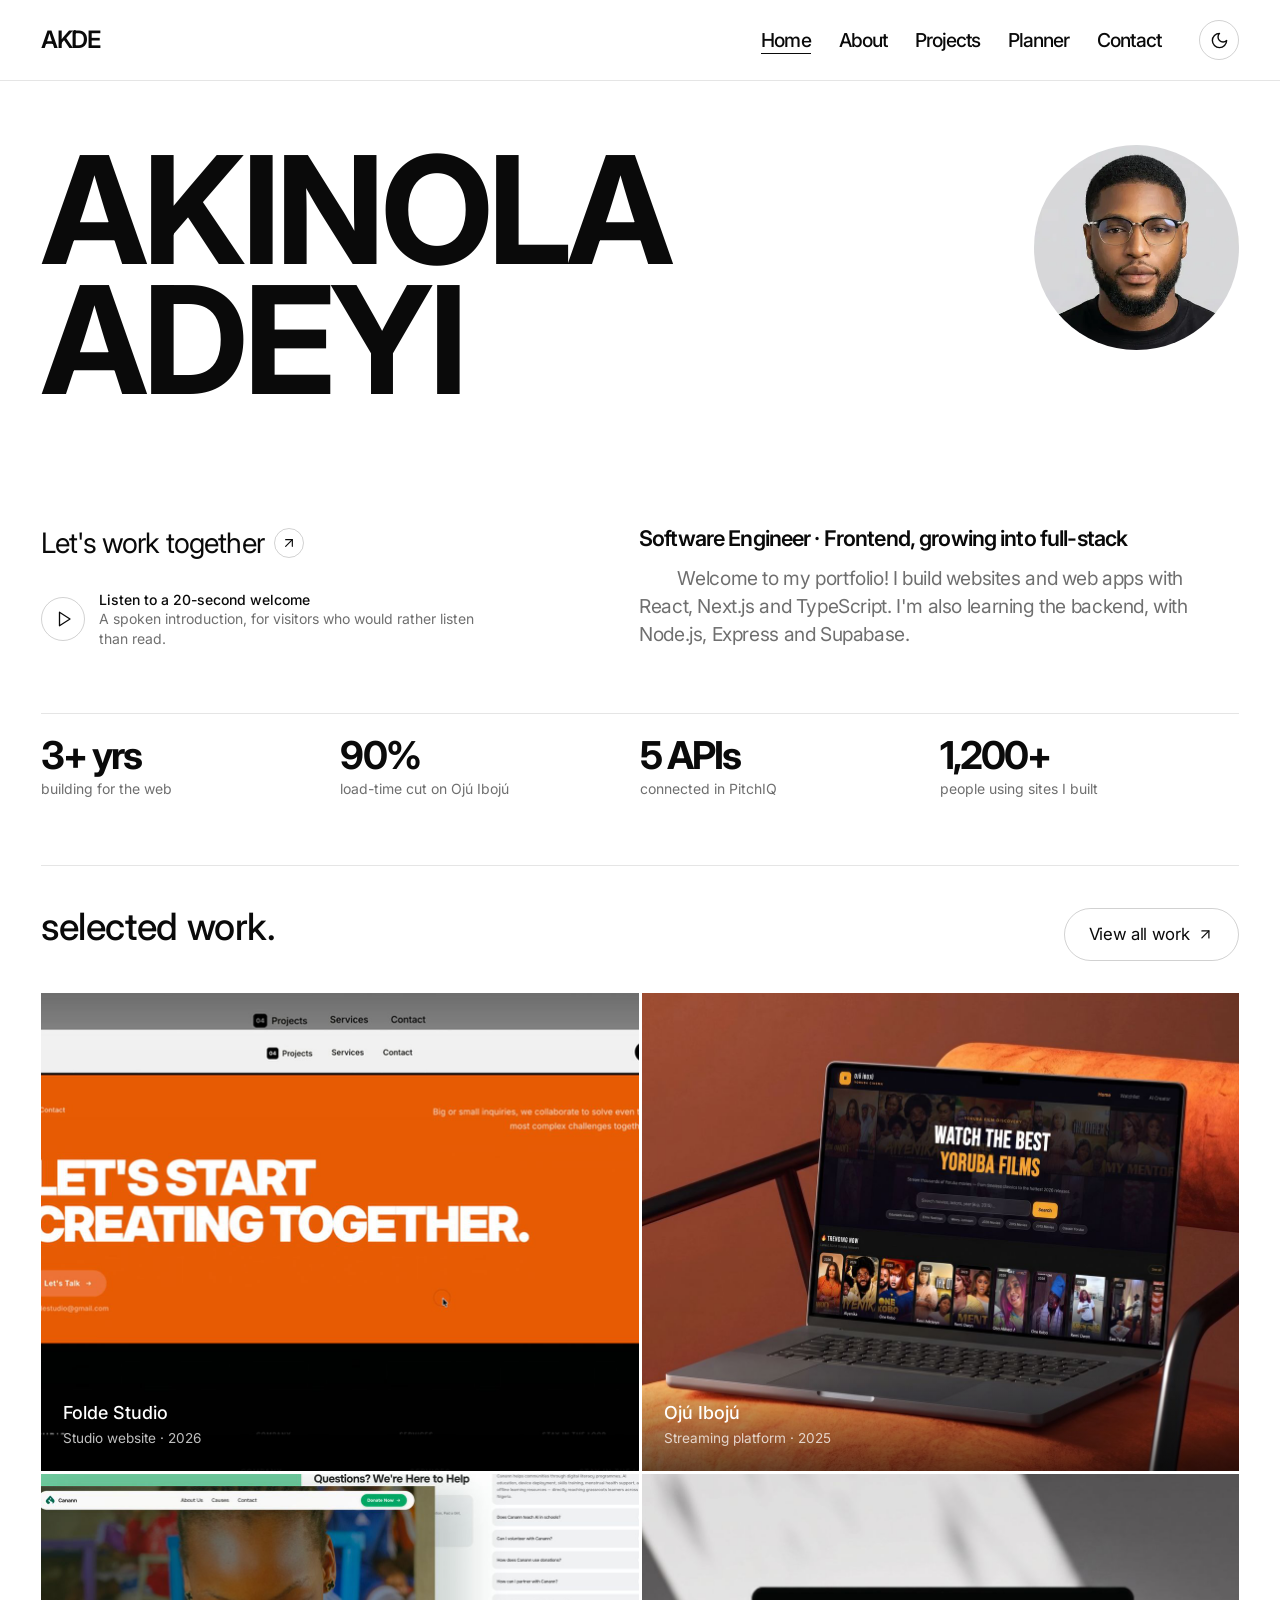
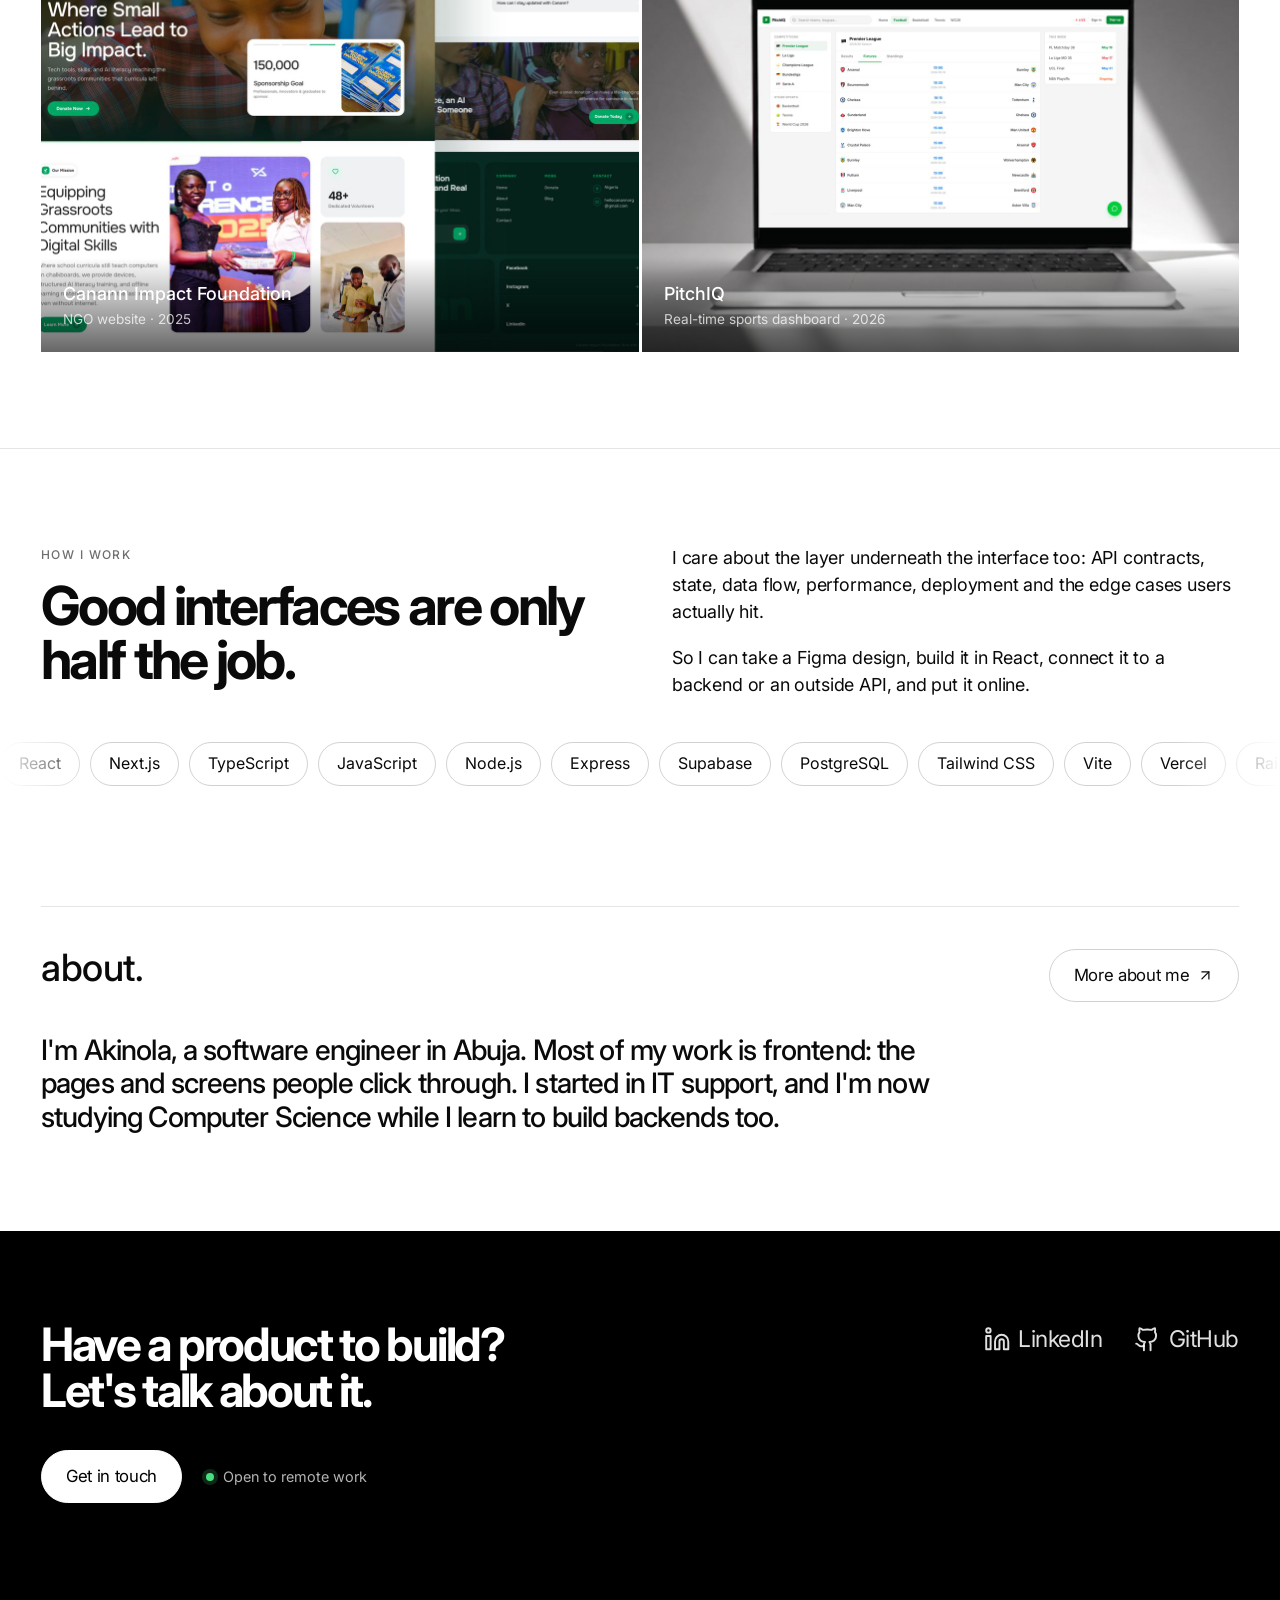
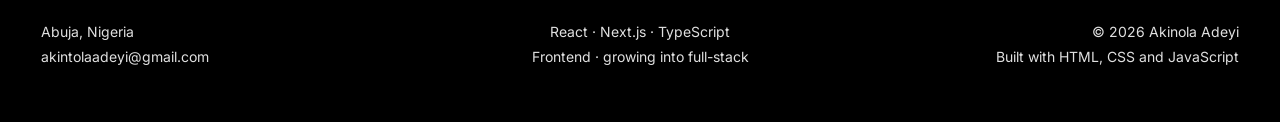
==== commit 49610b86: "Use Lucide icons and plainer copy" ====
--- a/index.html
+++ b/index.html
@@ -4,7 +4,7 @@
   <meta charset="UTF-8">
   <meta name="viewport" content="width=device-width, initial-scale=1.0">
   <title>Software engineer · Akinola Adeyi</title>
-  <meta name="description" content="Portfolio of Akinola Adeyi, a software engineer working mainly on the frontend and growing toward full-stack.">
+  <meta name="description" content="Portfolio of Akinola Adeyi, a software engineer who works mainly on the frontend and is learning the backend.">
   <link rel="icon" href="assets/img/favicon.svg" type="image/svg+xml">
   <link rel="preconnect" href="https://fonts.googleapis.com">
   <link rel="preconnect" href="https://fonts.gstatic.com" crossorigin>
@@ -35,8 +35,8 @@
           <li><a href="contact.html">Contact</a></li>
         </ul>
         <div class="nav-actions">
-          <button class="icon-btn" id="theme-toggle" type="button" aria-label="Switch to dark theme">☾</button>
-          <button class="icon-btn menu-toggle" id="menu-toggle" type="button" aria-label="Open menu" aria-expanded="false" aria-controls="nav-links">☰</button>
+          <button class="icon-btn" id="theme-toggle" type="button" aria-label="Switch to dark theme"><svg aria-hidden="true" class="icon icon-moon" xmlns="http://www.w3.org/2000/svg" width="24" height="24" viewBox="0 0 24 24" fill="none" stroke="currentColor" stroke-width="2" stroke-linecap="round" stroke-linejoin="round"><path d="M12 3a6 6 0 0 0 9 9 9 9 0 1 1-9-9Z"/></svg><svg aria-hidden="true" class="icon icon-sun" xmlns="http://www.w3.org/2000/svg" width="24" height="24" viewBox="0 0 24 24" fill="none" stroke="currentColor" stroke-width="2" stroke-linecap="round" stroke-linejoin="round"><circle cx="12" cy="12" r="4"/><path d="M12 2v2"/><path d="M12 20v2"/><path d="m4.93 4.93 1.41 1.41"/><path d="m17.66 17.66 1.41 1.41"/><path d="M2 12h2"/><path d="M20 12h2"/><path d="m6.34 17.66-1.41 1.41"/><path d="m19.07 4.93-1.41 1.41"/></svg></button>
+          <button class="icon-btn menu-toggle" id="menu-toggle" type="button" aria-label="Open menu" aria-expanded="false" aria-controls="nav-links"><svg aria-hidden="true" class="icon icon-menu" xmlns="http://www.w3.org/2000/svg" width="24" height="24" viewBox="0 0 24 24" fill="none" stroke="currentColor" stroke-width="2" stroke-linecap="round" stroke-linejoin="round"><line x1="4" x2="20" y1="12" y2="12"/><line x1="4" x2="20" y1="6" y2="6"/><line x1="4" x2="20" y1="18" y2="18"/></svg><svg aria-hidden="true" class="icon icon-x" xmlns="http://www.w3.org/2000/svg" width="24" height="24" viewBox="0 0 24 24" fill="none" stroke="currentColor" stroke-width="2" stroke-linecap="round" stroke-linejoin="round"><path d="M18 6 6 18"/><path d="m6 6 12 12"/></svg></button>
         </div>
       </nav>
     </div>
@@ -57,25 +57,25 @@
 
         <div class="hero-bottom">
           <div>
-            <a class="hero-cta" href="contact.html">Let's work together <span class="arrow" aria-hidden="true">↗</span></a>
+            <a class="hero-cta" href="contact.html">Let's work together <span class="arrow"><svg aria-hidden="true" class="icon icon-arrow-up-right" xmlns="http://www.w3.org/2000/svg" width="24" height="24" viewBox="0 0 24 24" fill="none" stroke="currentColor" stroke-width="2" stroke-linecap="round" stroke-linejoin="round"><path d="M7 7h10v10"/><path d="M7 17 17 7"/></svg></span></a>
             <!-- Audio welcome: read aloud by the browser's Speech Synthesis API (media.js) -->
             <div class="listen">
-              <button class="play-btn" id="welcome-btn" type="button" aria-pressed="false" aria-label="Play audio welcome">▶</button>
+              <button class="play-btn" id="welcome-btn" type="button" aria-pressed="false" aria-label="Play audio welcome"><svg aria-hidden="true" class="icon icon-play" xmlns="http://www.w3.org/2000/svg" width="24" height="24" viewBox="0 0 24 24" fill="none" stroke="currentColor" stroke-width="2" stroke-linecap="round" stroke-linejoin="round"><polygon points="6 3 20 12 6 21 6 3"/></svg><svg aria-hidden="true" class="icon icon-square" xmlns="http://www.w3.org/2000/svg" width="24" height="24" viewBox="0 0 24 24" fill="none" stroke="currentColor" stroke-width="2" stroke-linecap="round" stroke-linejoin="round"><rect width="18" height="18" x="3" y="3" rx="2"/></svg></button>
               <p><strong>Listen to a 20-second welcome</strong>A spoken introduction, for visitors who would rather listen than read.</p>
             </div>
           </div>
           <div class="hero-text">
             <p class="hero-role">Software Engineer · Frontend, growing into full-stack</p>
-            <p class="hero-bio">Welcome to my portfolio! I build fast, thoughtful web products with React, Next.js and TypeScript, and I'm growing toward full-stack with Node.js, Express and Supabase.</p>
+            <p class="hero-bio">Welcome to my portfolio! I build websites and web apps with React, Next.js and TypeScript. I'm also learning the backend, with Node.js, Express and Supabase.</p>
           </div>
         </div>
 
         <!-- Key numbers: data-count is animated by main.js -->
         <div class="stats">
-          <div class="stat"><strong><span data-count="3">0</span>+ yrs</strong><span>production experience</span></div>
+          <div class="stat"><strong><span data-count="3">0</span>+ yrs</strong><span>building for the web</span></div>
           <div class="stat"><strong><span data-count="90">0</span>%</strong><span>load-time cut on Ojú Ibojú</span></div>
-          <div class="stat"><strong><span data-count="5">0</span> APIs</strong><span>integrated solo in PitchIQ</span></div>
-          <div class="stat"><strong><span data-count="1200">0</span>+</strong><span>end users on live platforms</span></div>
+          <div class="stat"><strong><span data-count="5">0</span> APIs</strong><span>connected in PitchIQ</span></div>
+          <div class="stat"><strong><span data-count="1200">0</span>+</strong><span>people using sites I built</span></div>
         </div>
       </div>
     </section>
@@ -85,7 +85,7 @@
       <div class="container">
         <div class="section-header">
           <h2 class="section-label">selected work.</h2>
-          <a class="pill-btn" href="projects.html">View all work ↗</a>
+          <a class="pill-btn" href="projects.html">View all work <svg aria-hidden="true" class="icon icon-arrow-up-right" xmlns="http://www.w3.org/2000/svg" width="24" height="24" viewBox="0 0 24 24" fill="none" stroke="currentColor" stroke-width="2" stroke-linecap="round" stroke-linejoin="round"><path d="M7 7h10v10"/><path d="M7 17 17 7"/></svg></a>
         </div>
         <div class="work-grid" id="featured-projects"></div>
       </div>
@@ -99,7 +99,7 @@
         </div>
         <div class="prose reveal">
           <p>I care about the layer underneath the interface too: API contracts, state, data flow, performance, deployment and the edge cases users actually hit.</p>
-          <p>That means I can move from a Figma screen to a working React interface, connect it to a backend, integrate AI or third-party APIs, and ship the result.</p>
+          <p>So I can take a Figma design, build it in React, connect it to a backend or an outside API, and put it online.</p>
         </div>
       </div>
       <!-- Tech-stack marquee: main.js copies the list so it loops without a gap -->
@@ -131,9 +131,9 @@
       <div class="container">
         <div class="section-header">
           <h2 class="section-label">about.</h2>
-          <a class="pill-btn" href="about.html">More about me ↗</a>
+          <a class="pill-btn" href="about.html">More about me <svg aria-hidden="true" class="icon icon-arrow-up-right" xmlns="http://www.w3.org/2000/svg" width="24" height="24" viewBox="0 0 24 24" fill="none" stroke="currentColor" stroke-width="2" stroke-linecap="round" stroke-linejoin="round"><path d="M7 7h10v10"/><path d="M7 17 17 7"/></svg></a>
         </div>
-        <p class="statement reveal">I'm Akinola, a Nigeria-based engineer who likes turning rough ideas into products people can actually use. I'm strongest at frontend engineering, and I'm growing into the rest of the stack when the product needs it.</p>
+        <p class="statement reveal">I'm Akinola, a software engineer in Abuja. Most of my work is frontend: the pages and screens people click through. I started in IT support, and I'm now studying Computer Science while I learn to build backends too.</p>
       </div>
     </section>
   </main>
@@ -149,8 +149,8 @@
           </div>
         </div>
         <ul class="footer-social">
-          <li><a href="https://linkedin.com/in/akinola-adeyi" target="_blank" rel="noopener">LinkedIn</a></li>
-          <li><a href="https://github.com/akintolaadeyi-gif" target="_blank" rel="noopener">GitHub</a></li>
+          <li><a href="https://linkedin.com/in/akinola-adeyi" target="_blank" rel="noopener"><svg aria-hidden="true" class="icon icon-linkedin" xmlns="http://www.w3.org/2000/svg" width="24" height="24" viewBox="0 0 24 24" fill="none" stroke="currentColor" stroke-width="2" stroke-linecap="round" stroke-linejoin="round"><path d="M16 8a6 6 0 0 1 6 6v7h-4v-7a2 2 0 0 0-2-2 2 2 0 0 0-2 2v7h-4v-7a6 6 0 0 1 6-6z"/><rect width="4" height="12" x="2" y="9"/><circle cx="4" cy="4" r="2"/></svg>LinkedIn</a></li>
+          <li><a href="https://github.com/akintolaadeyi-gif" target="_blank" rel="noopener"><svg aria-hidden="true" class="icon icon-github" xmlns="http://www.w3.org/2000/svg" width="24" height="24" viewBox="0 0 24 24" fill="none" stroke="currentColor" stroke-width="2" stroke-linecap="round" stroke-linejoin="round"><path d="M15 22v-4a4.8 4.8 0 0 0-1-3.5c3 0 6-2 6-5.5.08-1.25-.27-2.48-1-3.5.28-1.15.28-2.35 0-3.5 0 0-1 0-3 1.5-2.64-.5-5.36-.5-8 0C6 2 5 2 5 2c-.3 1.15-.3 2.35 0 3.5A5.403 5.403 0 0 0 4 9c0 3.5 3 5.5 6 5.5-.39.49-.68 1.05-.85 1.65-.17.6-.22 1.23-.15 1.85v4"/><path d="M9 18c-4.51 2-5-2-7-2"/></svg>GitHub</a></li>
         </ul>
       </div>
       <div class="footer-inner">
--- a/css/style.css
+++ b/css/style.css
@@ -87,6 +87,32 @@
 }
 .skip-link:focus { left: 1rem; z-index: 300; }
 :focus-visible { outline: 2px solid var(--text); outline-offset: 3px; }
+
+/* ---------- Icons (Lucide icon set, lucide.dev, ISC licence) ----------
+   Icons are inline SVGs drawn with currentColor, so they follow the text colour
+   in both themes. Buttons with two states hold both icons; CSS shows one. */
+.icon { width: 1.15em; height: 1.15em; flex: none; vertical-align: -0.2em; stroke-width: 1.75; }
+.icon-sun, .icon-x, .icon-square, .icon-pause, .icon-volume-x, .icon-captions-off { display: none; }
+[data-theme="dark"] #theme-toggle .icon-moon { display: none; }
+[data-theme="dark"] #theme-toggle .icon-sun { display: block; }
+#menu-toggle[aria-expanded="true"] .icon-menu { display: none; }
+#menu-toggle[aria-expanded="true"] .icon-x { display: block; }
+.play-btn[aria-pressed="true"] .icon-play { display: none; }
+.play-btn[aria-pressed="true"] .icon-square { display: block; }
+#play-pause[data-playing="true"] .icon-play { display: none; }
+#play-pause[data-playing="true"] .icon-pause { display: block; }
+#mute-btn[aria-pressed="true"] .icon-volume-2 { display: none; }
+#mute-btn[aria-pressed="true"] .icon-volume-x { display: block; }
+#cc-btn[aria-pressed="false"] .icon-captions { display: none; }
+#cc-btn[aria-pressed="false"] .icon-captions-off { display: block; }
+.play-btn { display: grid; place-items: center; }
+.play-btn .icon { width: 18px; height: 18px; }
+.play-btn .icon-play { transform: translateX(1px); }
+.icon-btn .icon { width: 19px; height: 19px; }
+.plain-list h3 .icon { margin-right: 0.5rem; }
+.footer-social a { display: inline-flex; align-items: center; gap: 0.5rem; }
+.card-links a .icon, .pill-btn .icon { width: 1em; height: 1em; }
+.hero-cta .arrow .icon { width: 16px; height: 16px; }
 
 /* ---------- Header and navigation ---------- */
 .site-header {
@@ -303,6 +329,9 @@
   border-radius: var(--radius); padding: 0.3rem 0.85rem; font: inherit; cursor: pointer;
 }
 .player-bar button:hover, .player-bar button[aria-pressed="true"] { background: #fff; color: #000; }
+.player-bar .player-icon { display: grid; place-items: center; width: 36px; height: 32px; padding: 0; }
+#play-pause, #mute-btn, #cc-btn { background: transparent; color: #fff; }
+#play-pause:hover, #mute-btn:hover, #cc-btn:hover { background: #fff; color: #000; }
 .progress { flex: 1; height: 4px; background: rgba(255,255,255,0.25); border-radius: 2px; cursor: pointer; position: relative; }
 .progress-fill { height: 100%; width: 0; background: #fff; border-radius: 2px; }
 .time { font-variant-numeric: tabular-nums; min-width: 80px; text-align: right; }
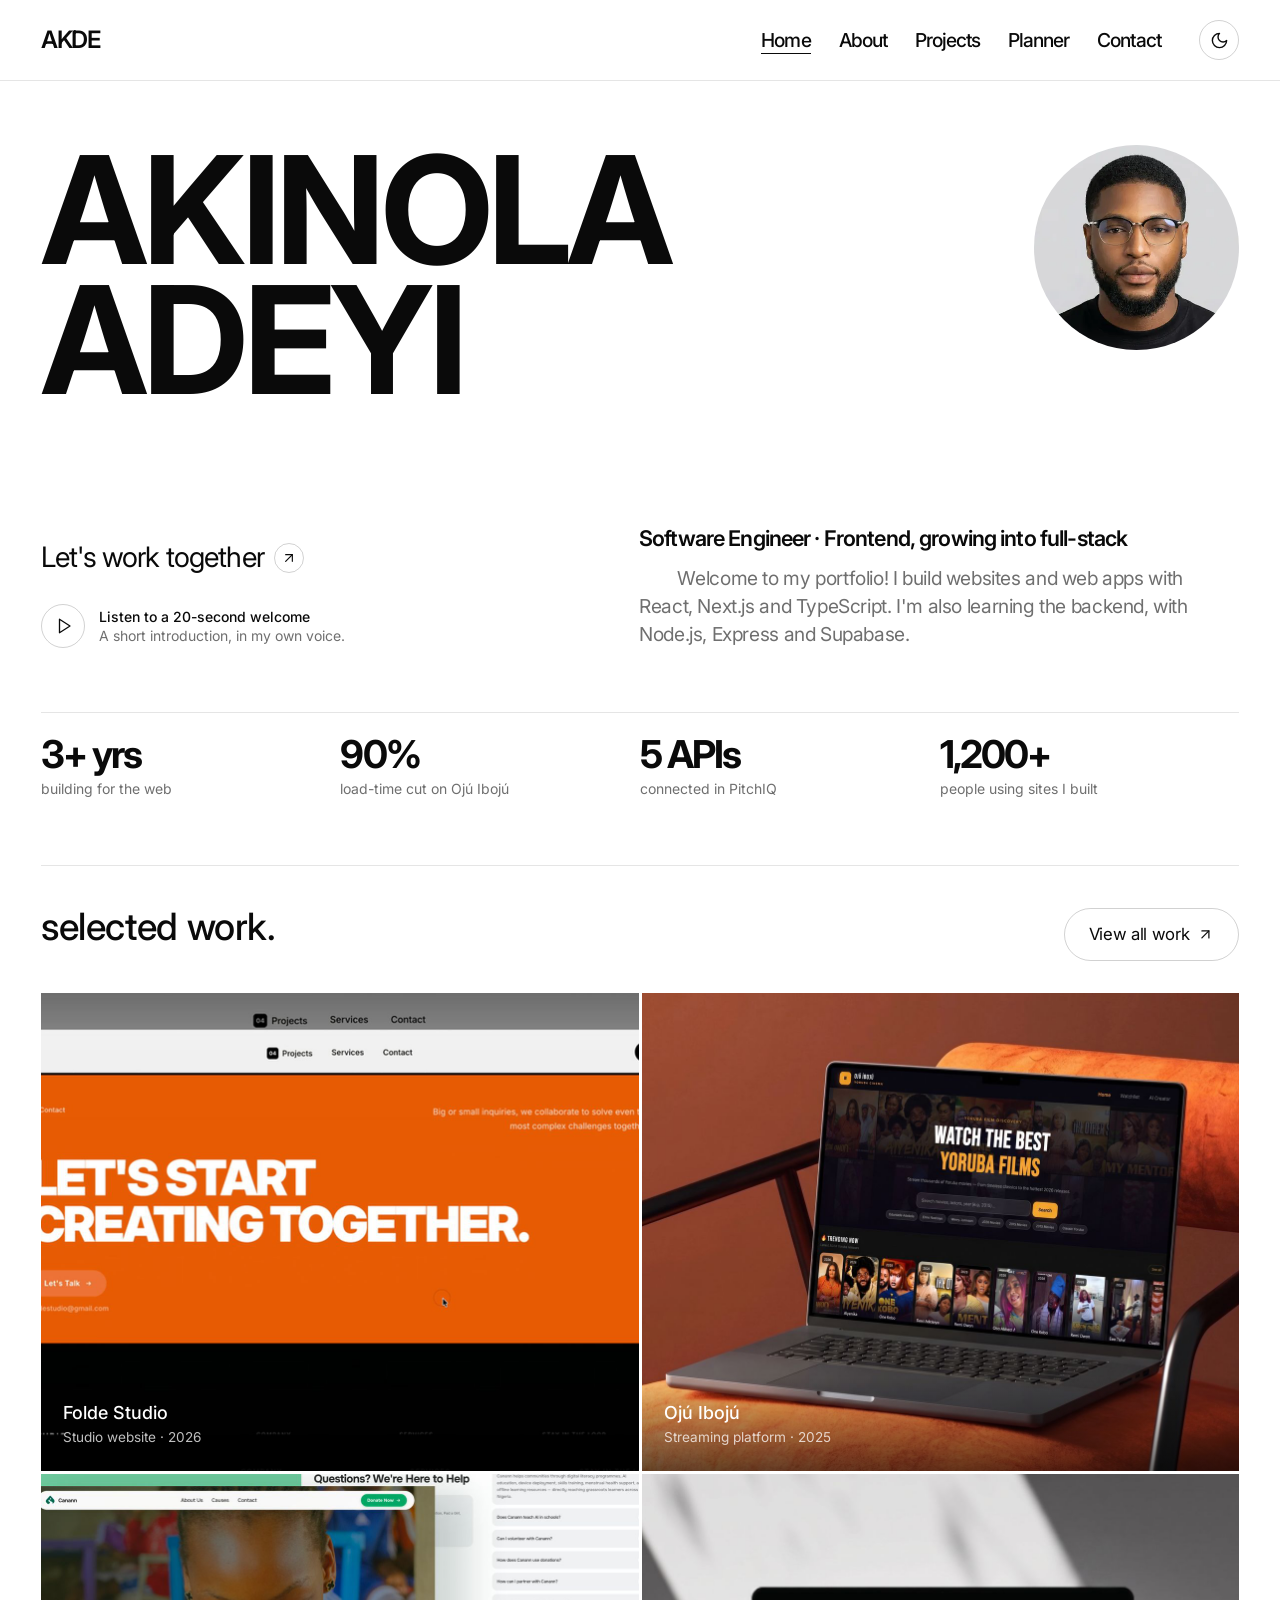
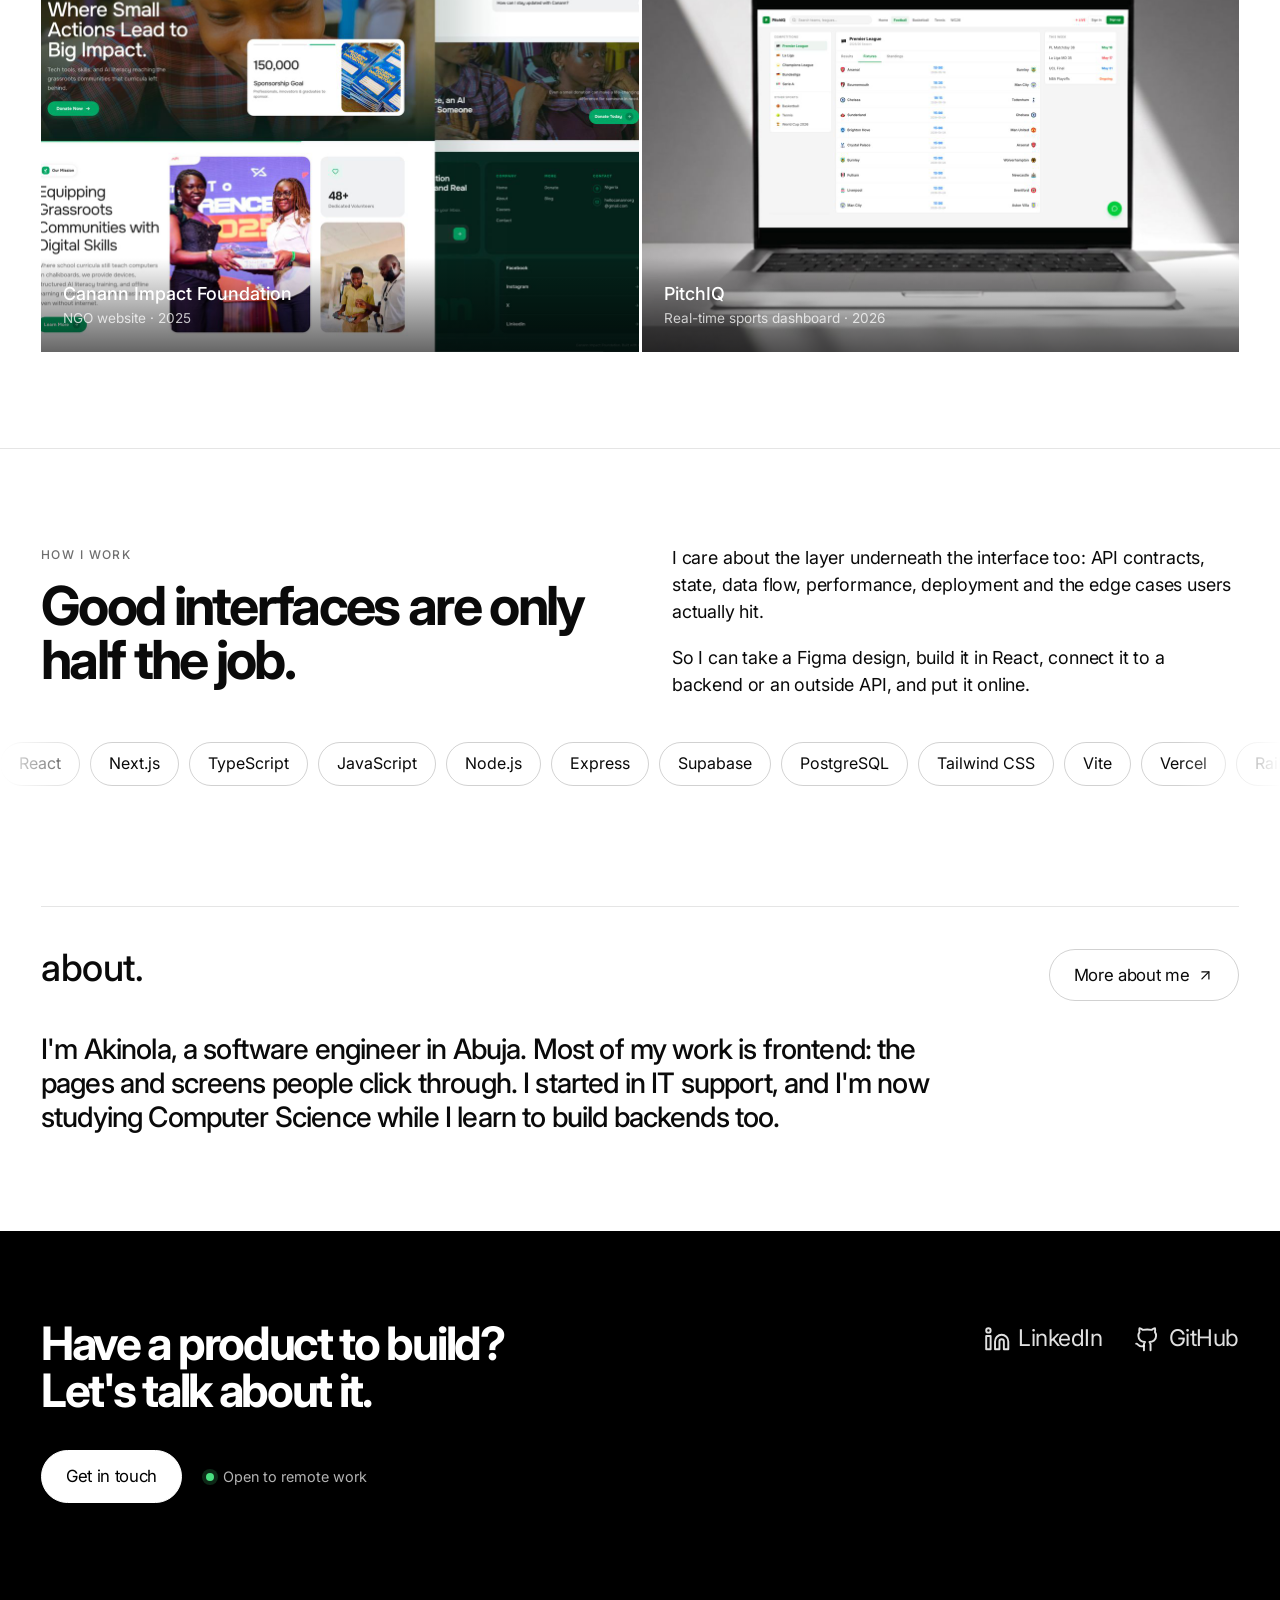
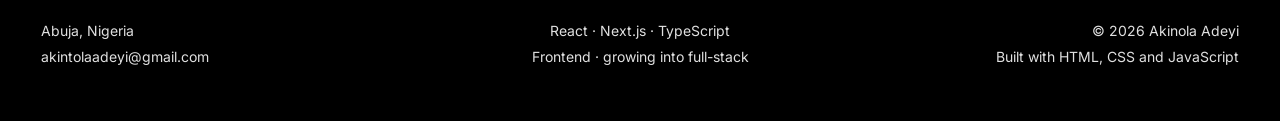
==== commit da783b0c: "Use recorded voice for the welcome" ====
--- a/index.html
+++ b/index.html
@@ -58,10 +58,11 @@
         <div class="hero-bottom">
           <div>
             <a class="hero-cta" href="contact.html">Let's work together <span class="arrow"><svg aria-hidden="true" class="icon icon-arrow-up-right" xmlns="http://www.w3.org/2000/svg" width="24" height="24" viewBox="0 0 24 24" fill="none" stroke="currentColor" stroke-width="2" stroke-linecap="round" stroke-linejoin="round"><path d="M7 7h10v10"/><path d="M7 17 17 7"/></svg></span></a>
-            <!-- Audio welcome: read aloud by the browser's Speech Synthesis API (media.js) -->
+            <!-- Audio welcome: my own recorded voice, played by media.js -->
             <div class="listen">
               <button class="play-btn" id="welcome-btn" type="button" aria-pressed="false" aria-label="Play audio welcome"><svg aria-hidden="true" class="icon icon-play" xmlns="http://www.w3.org/2000/svg" width="24" height="24" viewBox="0 0 24 24" fill="none" stroke="currentColor" stroke-width="2" stroke-linecap="round" stroke-linejoin="round"><polygon points="6 3 20 12 6 21 6 3"/></svg><svg aria-hidden="true" class="icon icon-square" xmlns="http://www.w3.org/2000/svg" width="24" height="24" viewBox="0 0 24 24" fill="none" stroke="currentColor" stroke-width="2" stroke-linecap="round" stroke-linejoin="round"><rect width="18" height="18" x="3" y="3" rx="2"/></svg></button>
-              <p><strong>Listen to a 20-second welcome</strong>A spoken introduction, for visitors who would rather listen than read.</p>
+              <p><strong>Listen to a 20-second welcome</strong>A short introduction, in my own voice.</p>
+              <audio id="welcome-audio" src="assets/media/welcome.mp3" preload="none"></audio>
             </div>
           </div>
           <div class="hero-text">
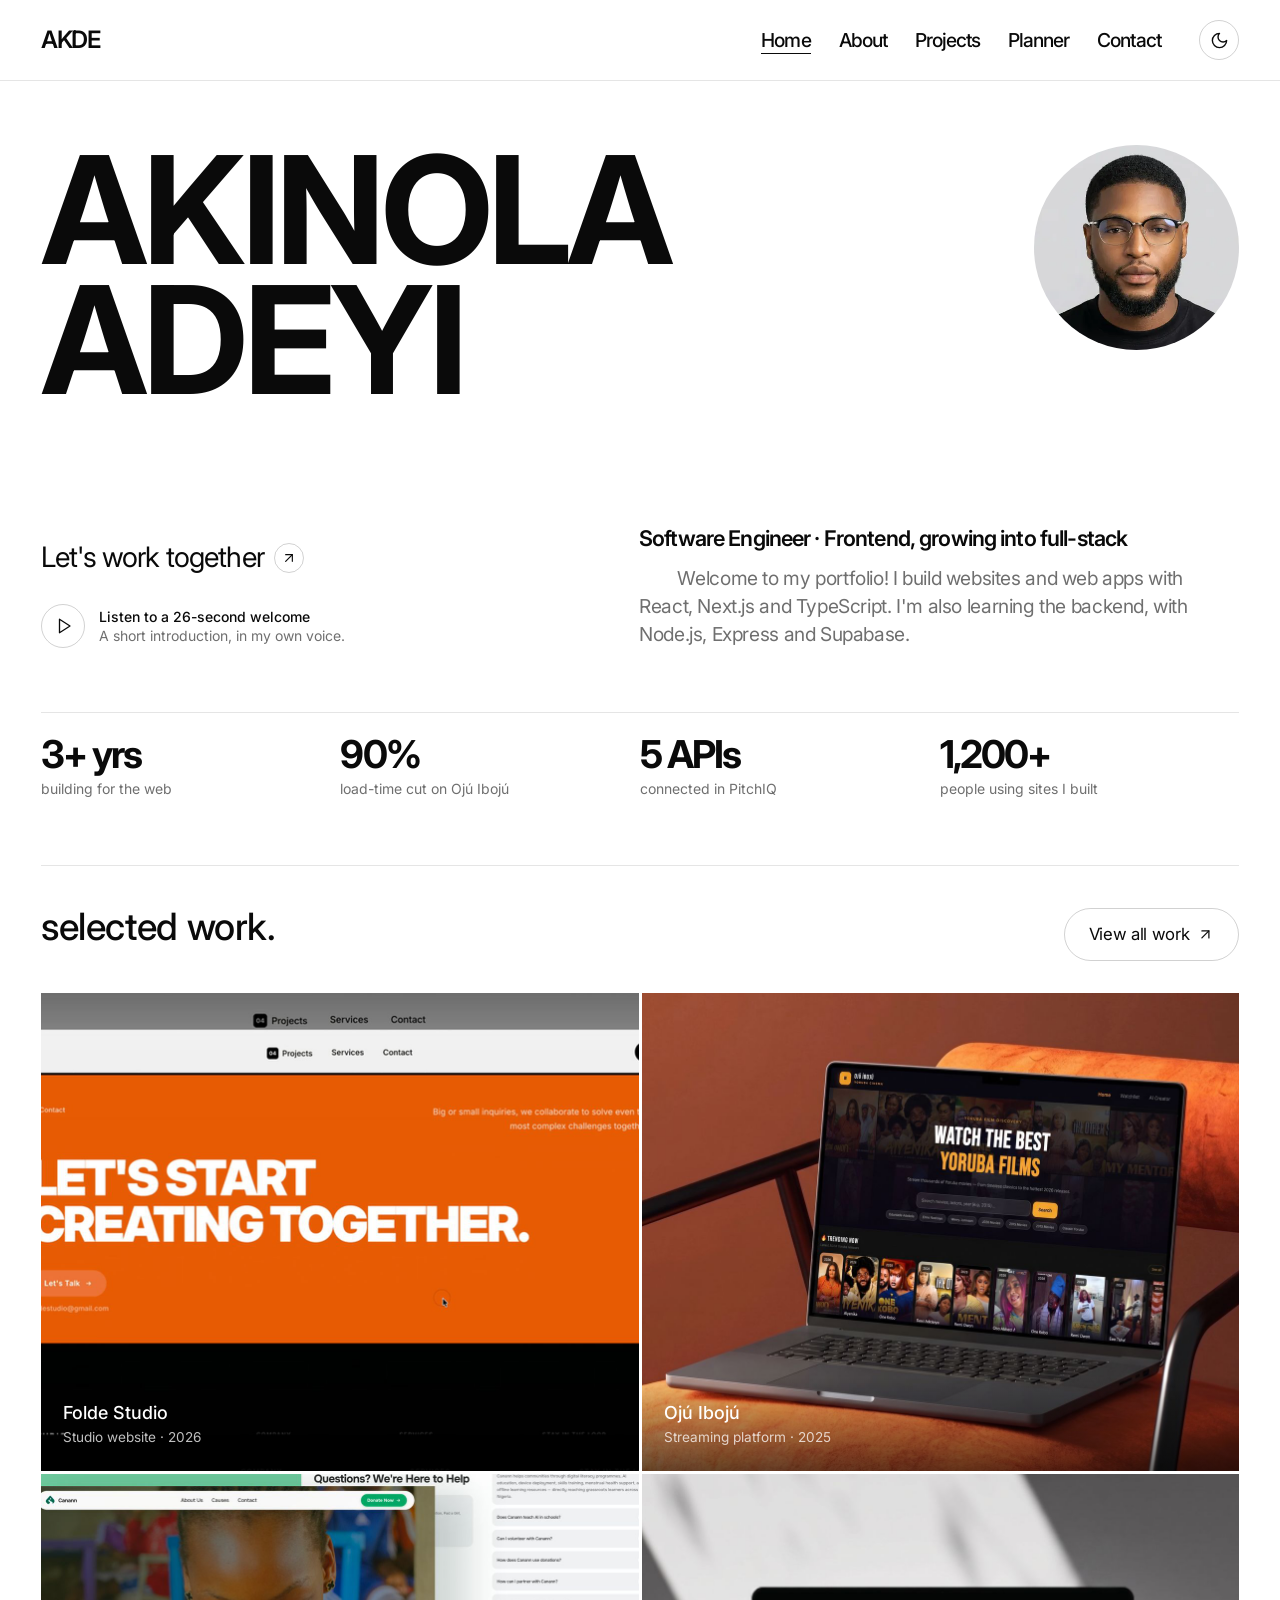
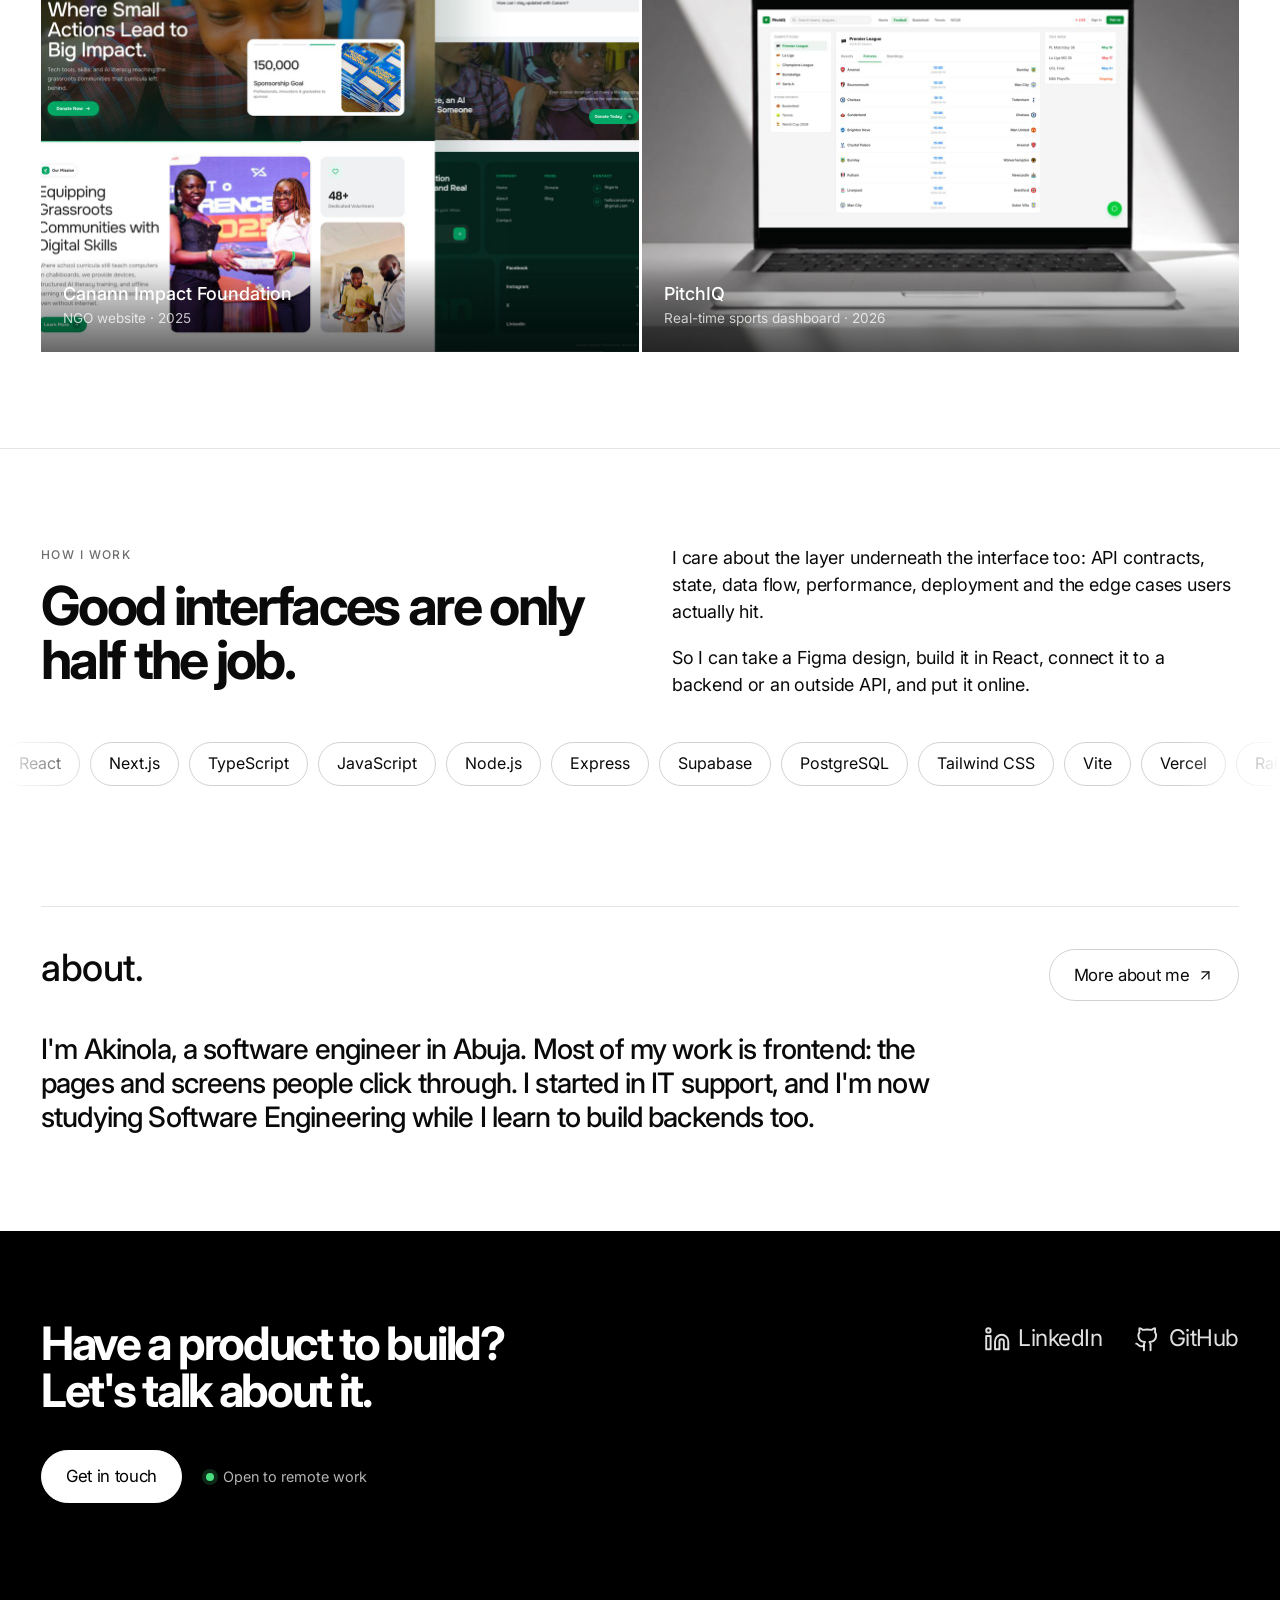
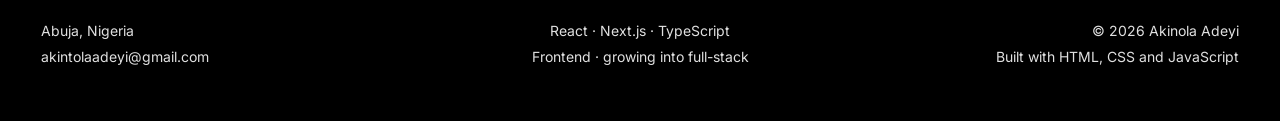
==== commit 08307e67: "New welcome recording; studying Software Engineering" ====
--- a/index.html
+++ b/index.html
@@ -61,7 +61,7 @@
             <!-- Audio welcome: my own recorded voice, played by media.js -->
             <div class="listen">
               <button class="play-btn" id="welcome-btn" type="button" aria-pressed="false" aria-label="Play audio welcome"><svg aria-hidden="true" class="icon icon-play" xmlns="http://www.w3.org/2000/svg" width="24" height="24" viewBox="0 0 24 24" fill="none" stroke="currentColor" stroke-width="2" stroke-linecap="round" stroke-linejoin="round"><polygon points="6 3 20 12 6 21 6 3"/></svg><svg aria-hidden="true" class="icon icon-square" xmlns="http://www.w3.org/2000/svg" width="24" height="24" viewBox="0 0 24 24" fill="none" stroke="currentColor" stroke-width="2" stroke-linecap="round" stroke-linejoin="round"><rect width="18" height="18" x="3" y="3" rx="2"/></svg></button>
-              <p><strong>Listen to a 20-second welcome</strong>A short introduction, in my own voice.</p>
+              <p><strong>Listen to a 26-second welcome</strong>A short introduction, in my own voice.</p>
               <audio id="welcome-audio" src="assets/media/welcome.mp3" preload="none"></audio>
             </div>
           </div>
@@ -134,7 +134,7 @@
           <h2 class="section-label">about.</h2>
           <a class="pill-btn" href="about.html">More about me <svg aria-hidden="true" class="icon icon-arrow-up-right" xmlns="http://www.w3.org/2000/svg" width="24" height="24" viewBox="0 0 24 24" fill="none" stroke="currentColor" stroke-width="2" stroke-linecap="round" stroke-linejoin="round"><path d="M7 7h10v10"/><path d="M7 17 17 7"/></svg></a>
         </div>
-        <p class="statement reveal">I'm Akinola, a software engineer in Abuja. Most of my work is frontend: the pages and screens people click through. I started in IT support, and I'm now studying Computer Science while I learn to build backends too.</p>
+        <p class="statement reveal">I'm Akinola, a software engineer in Abuja. Most of my work is frontend: the pages and screens people click through. I started in IT support, and I'm now studying Software Engineering while I learn to build backends too.</p>
       </div>
     </section>
   </main>
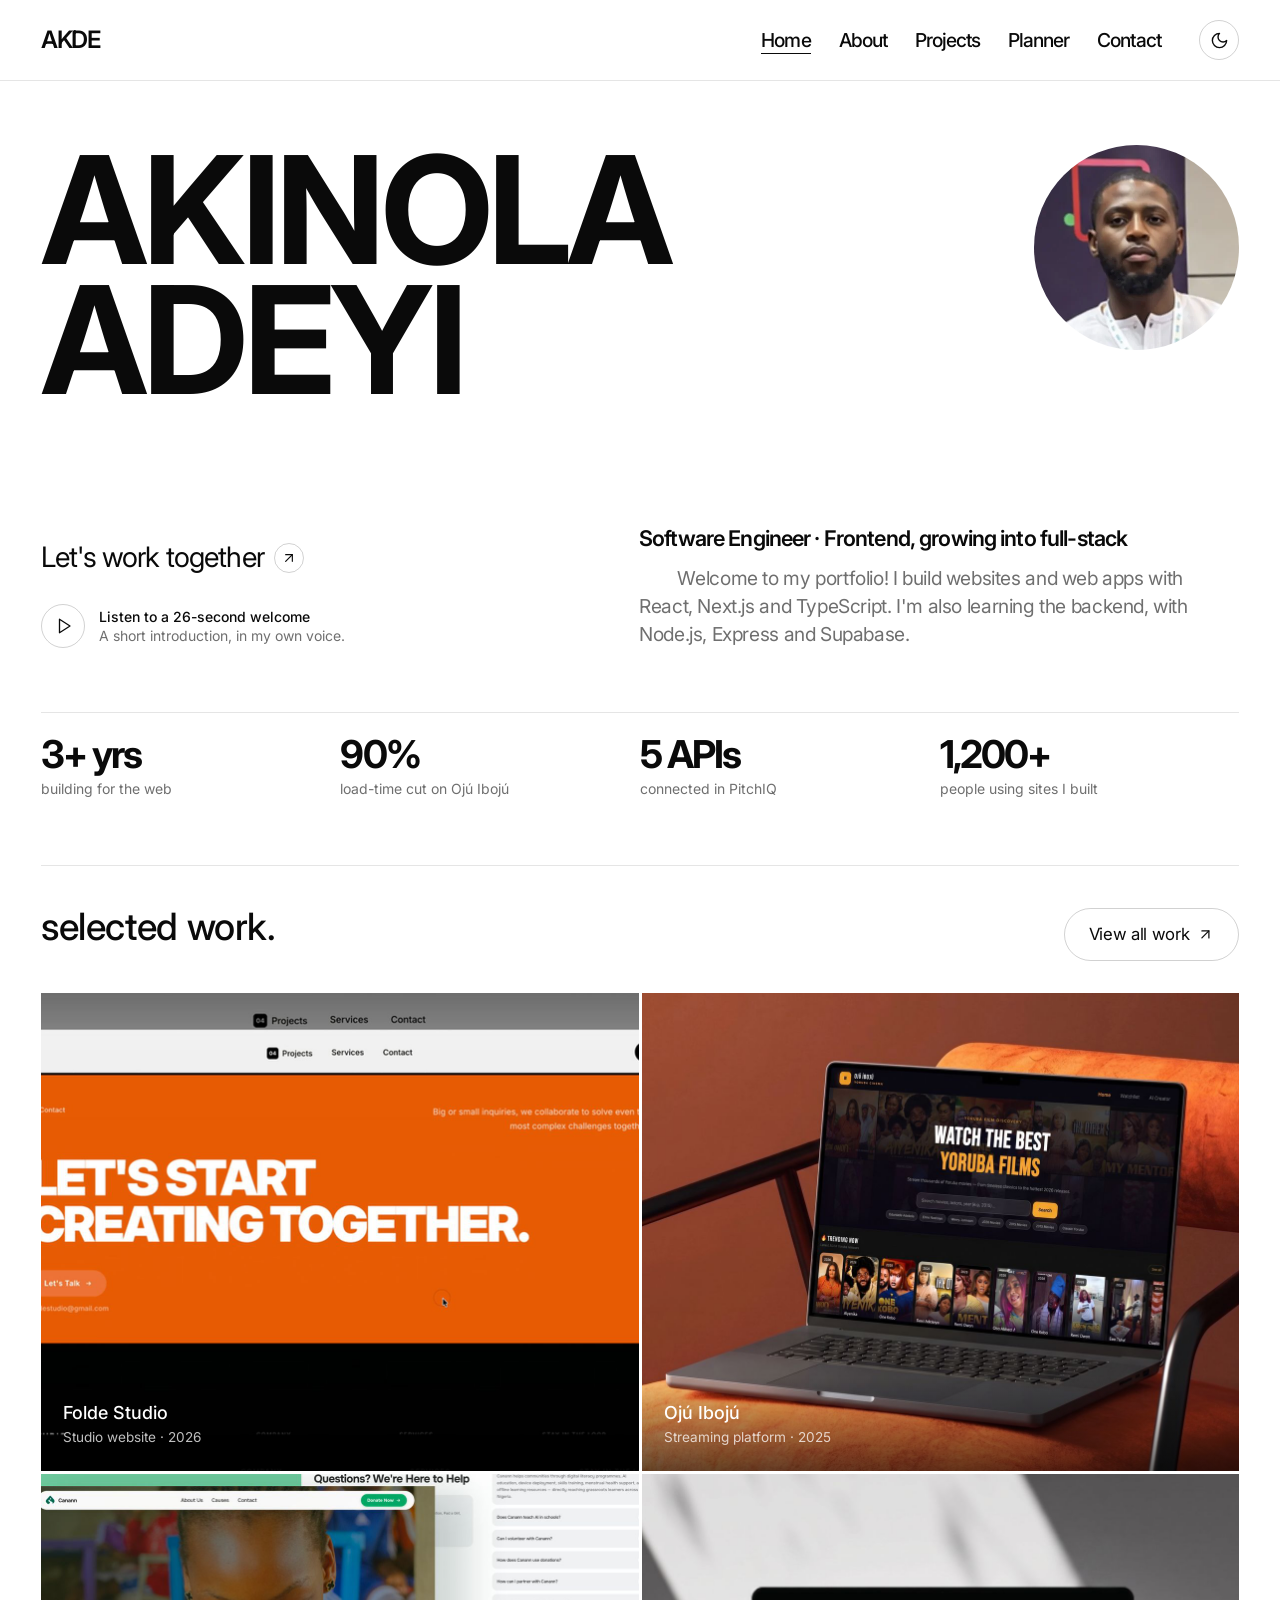
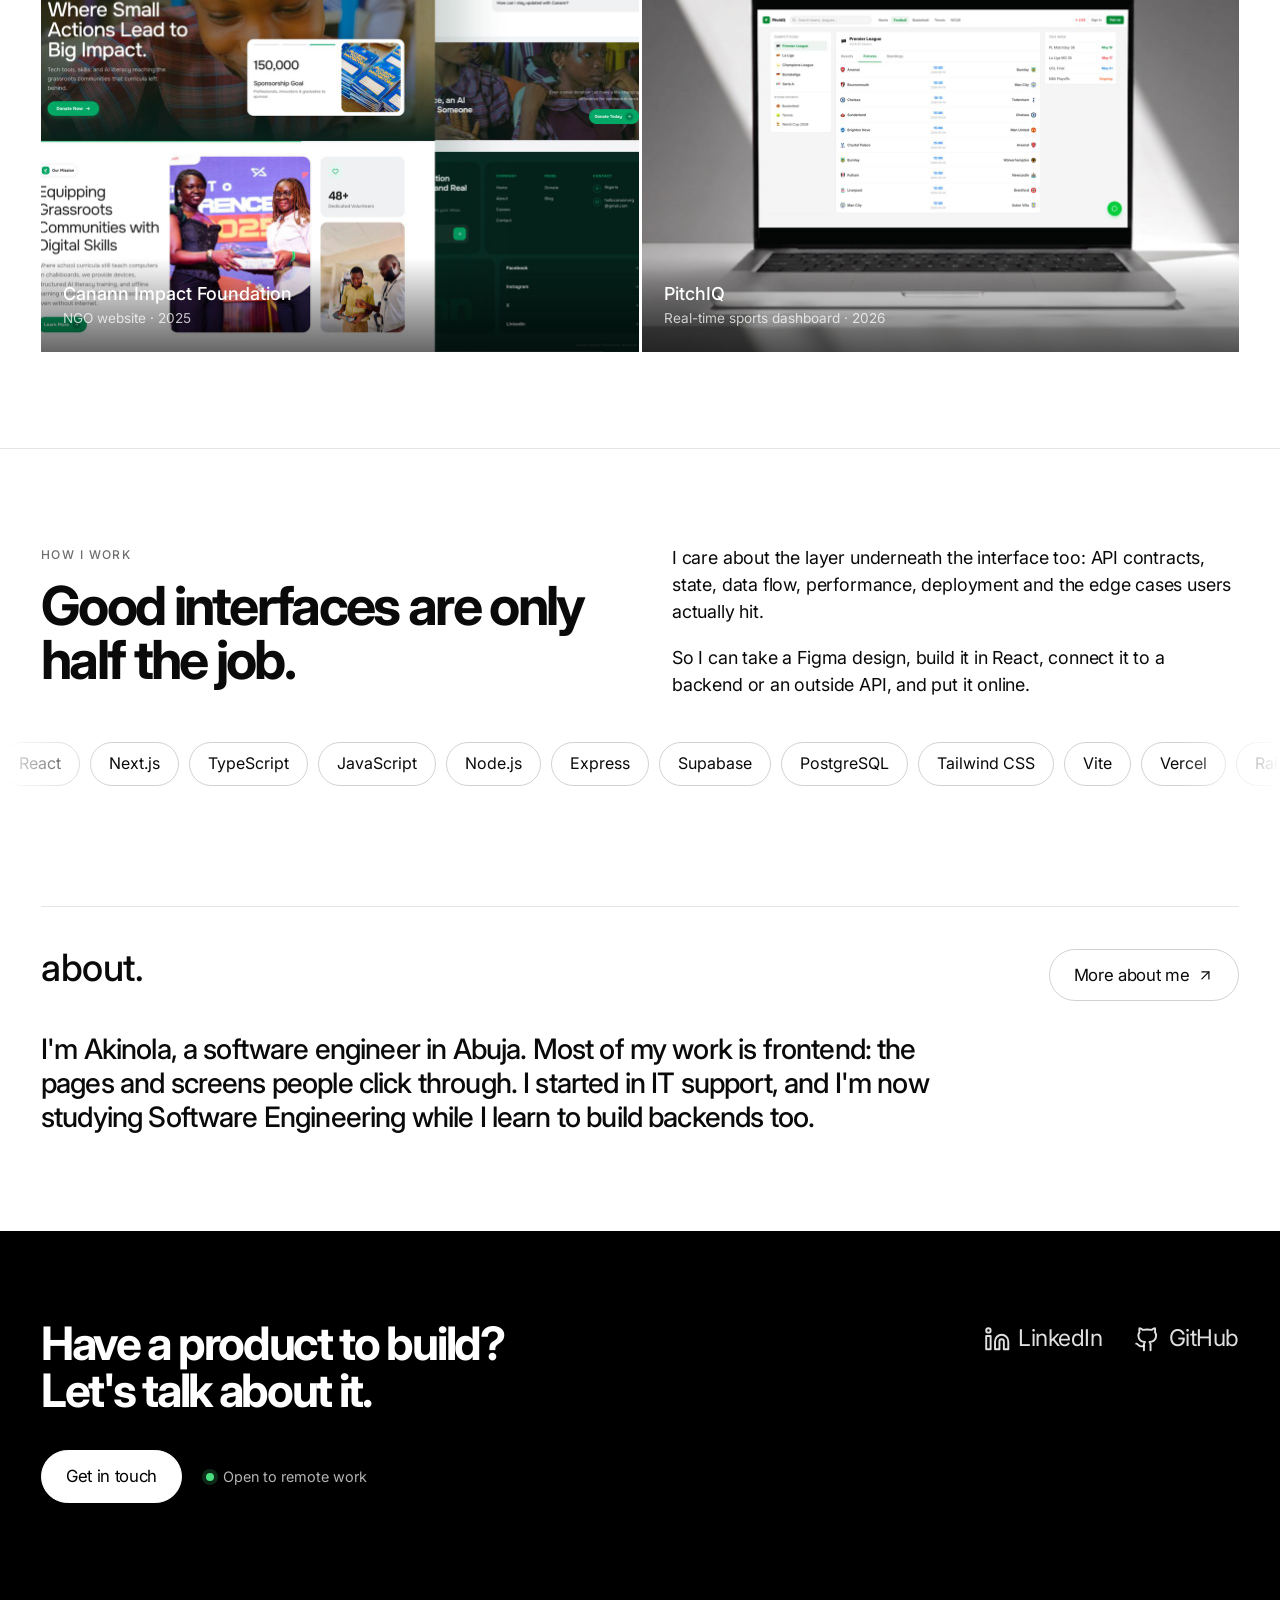
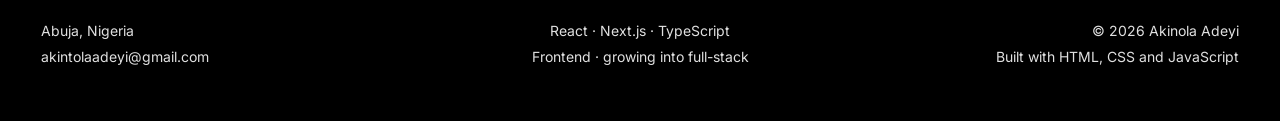
==== commit dd3f19d2: "Use a real photo for the portrait" ====
--- a/index.html
+++ b/index.html
@@ -51,7 +51,7 @@
           <!-- Portrait: <picture> serves a small WebP to phones and a larger one to desktops -->
           <picture class="portrait">
             <source type="image/webp" srcset="assets/img/akinola-sm.webp 400w, assets/img/akinola.webp 800w" sizes="(max-width: 680px) 132px, 300px">
-            <img src="assets/img/akinola.jpg" srcset="assets/img/akinola-sm.jpg 400w, assets/img/akinola.jpg 800w" sizes="(max-width: 680px) 132px, 300px" width="800" height="1000" alt="Portrait of Akinola Adeyi" fetchpriority="high">
+            <img src="assets/img/akinola.jpg" srcset="assets/img/akinola-sm.jpg 400w, assets/img/akinola.jpg 800w" sizes="(max-width: 680px) 132px, 300px" width="800" height="800" alt="Portrait of Akinola Adeyi" fetchpriority="high">
           </picture>
         </div>
 
--- a/css/style.css
+++ b/css/style.css
@@ -202,7 +202,7 @@
 }
 .hero-name span { display: block; }
 .portrait { flex-shrink: 0; display: block; width: clamp(150px, 16vw, 300px); }
-.portrait img { width: 100%; height: auto; aspect-ratio: 1; object-fit: cover; object-position: center 20%; border-radius: 50%; transition: transform 0.4s var(--ease); }
+.portrait img { width: 100%; height: auto; aspect-ratio: 1; object-fit: cover; object-position: center; border-radius: 50%; transition: transform 0.4s var(--ease); }
 .portrait img:hover { transform: scale(1.06); }
 
 .hero-bottom { display: grid; grid-template-columns: 1fr minmax(0, 600px); gap: 24px 48px; align-items: end; margin-top: clamp(48px, 9vw, 160px); }
